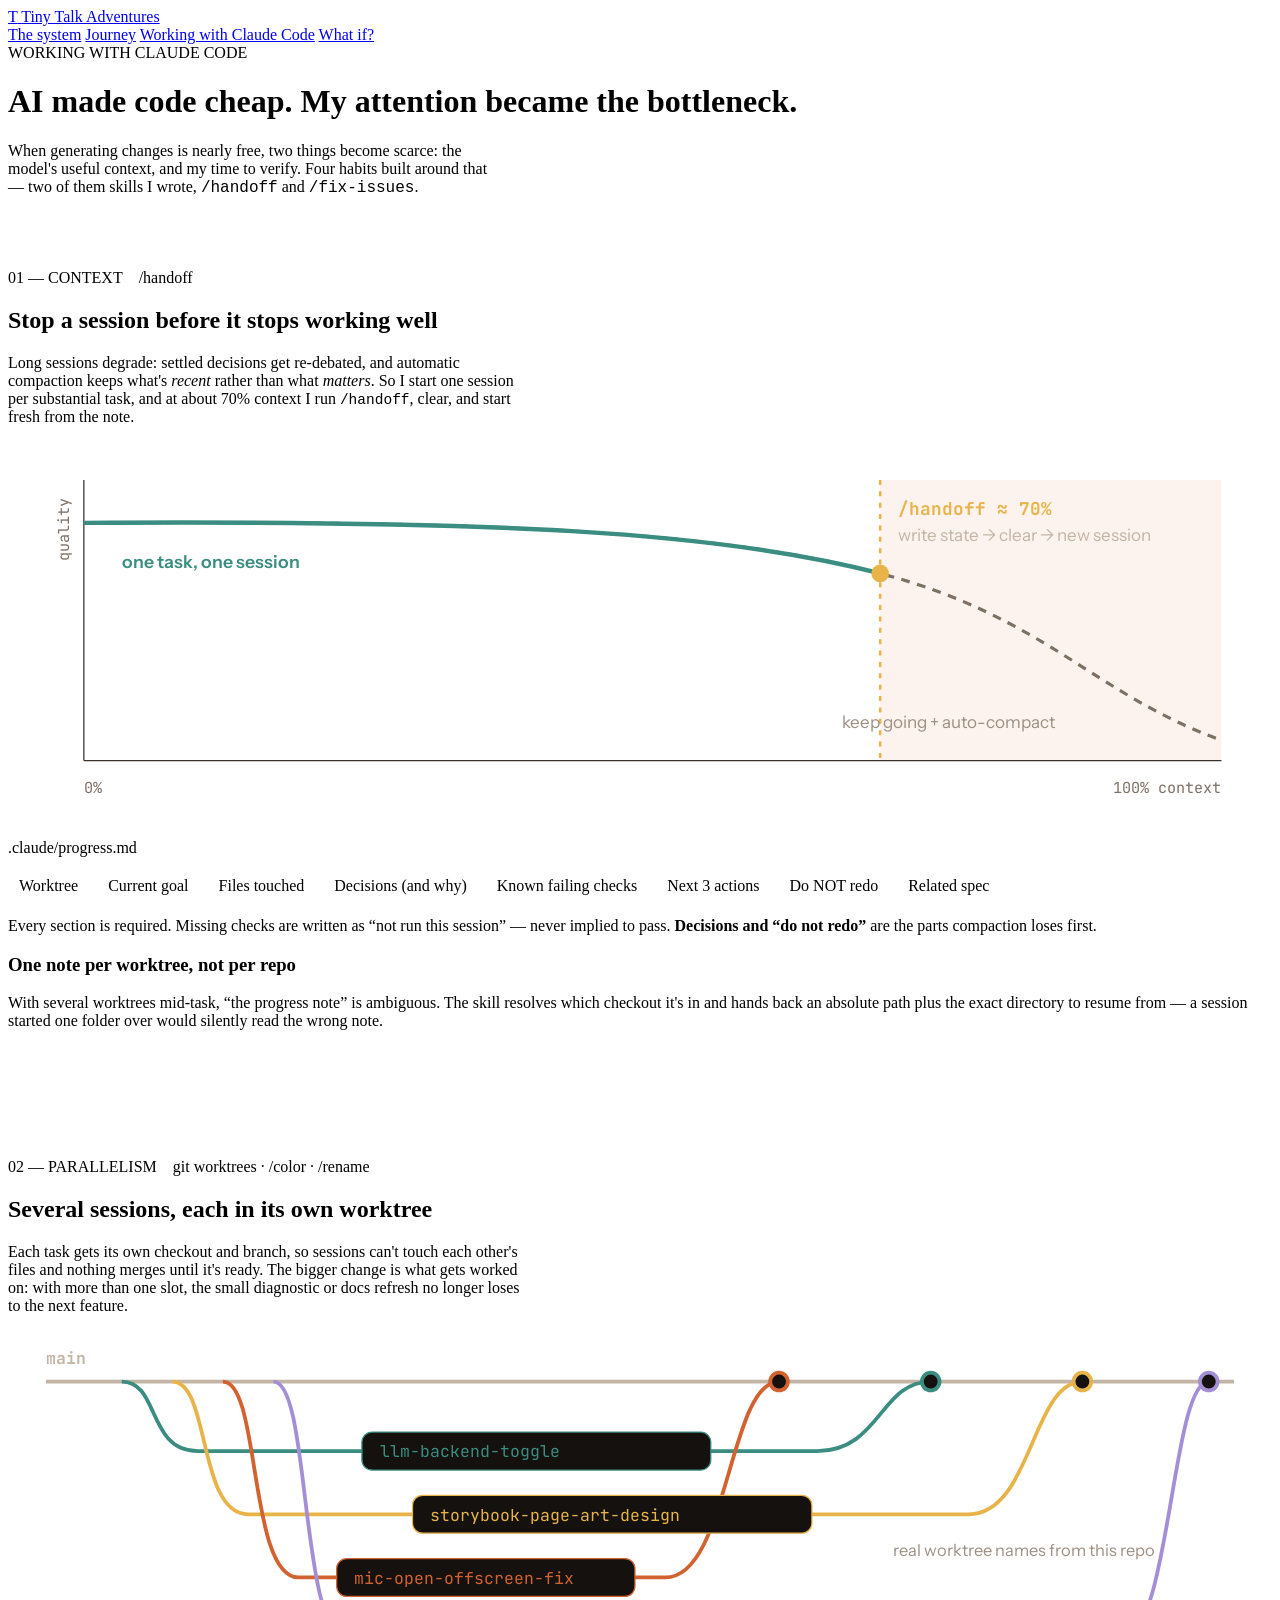
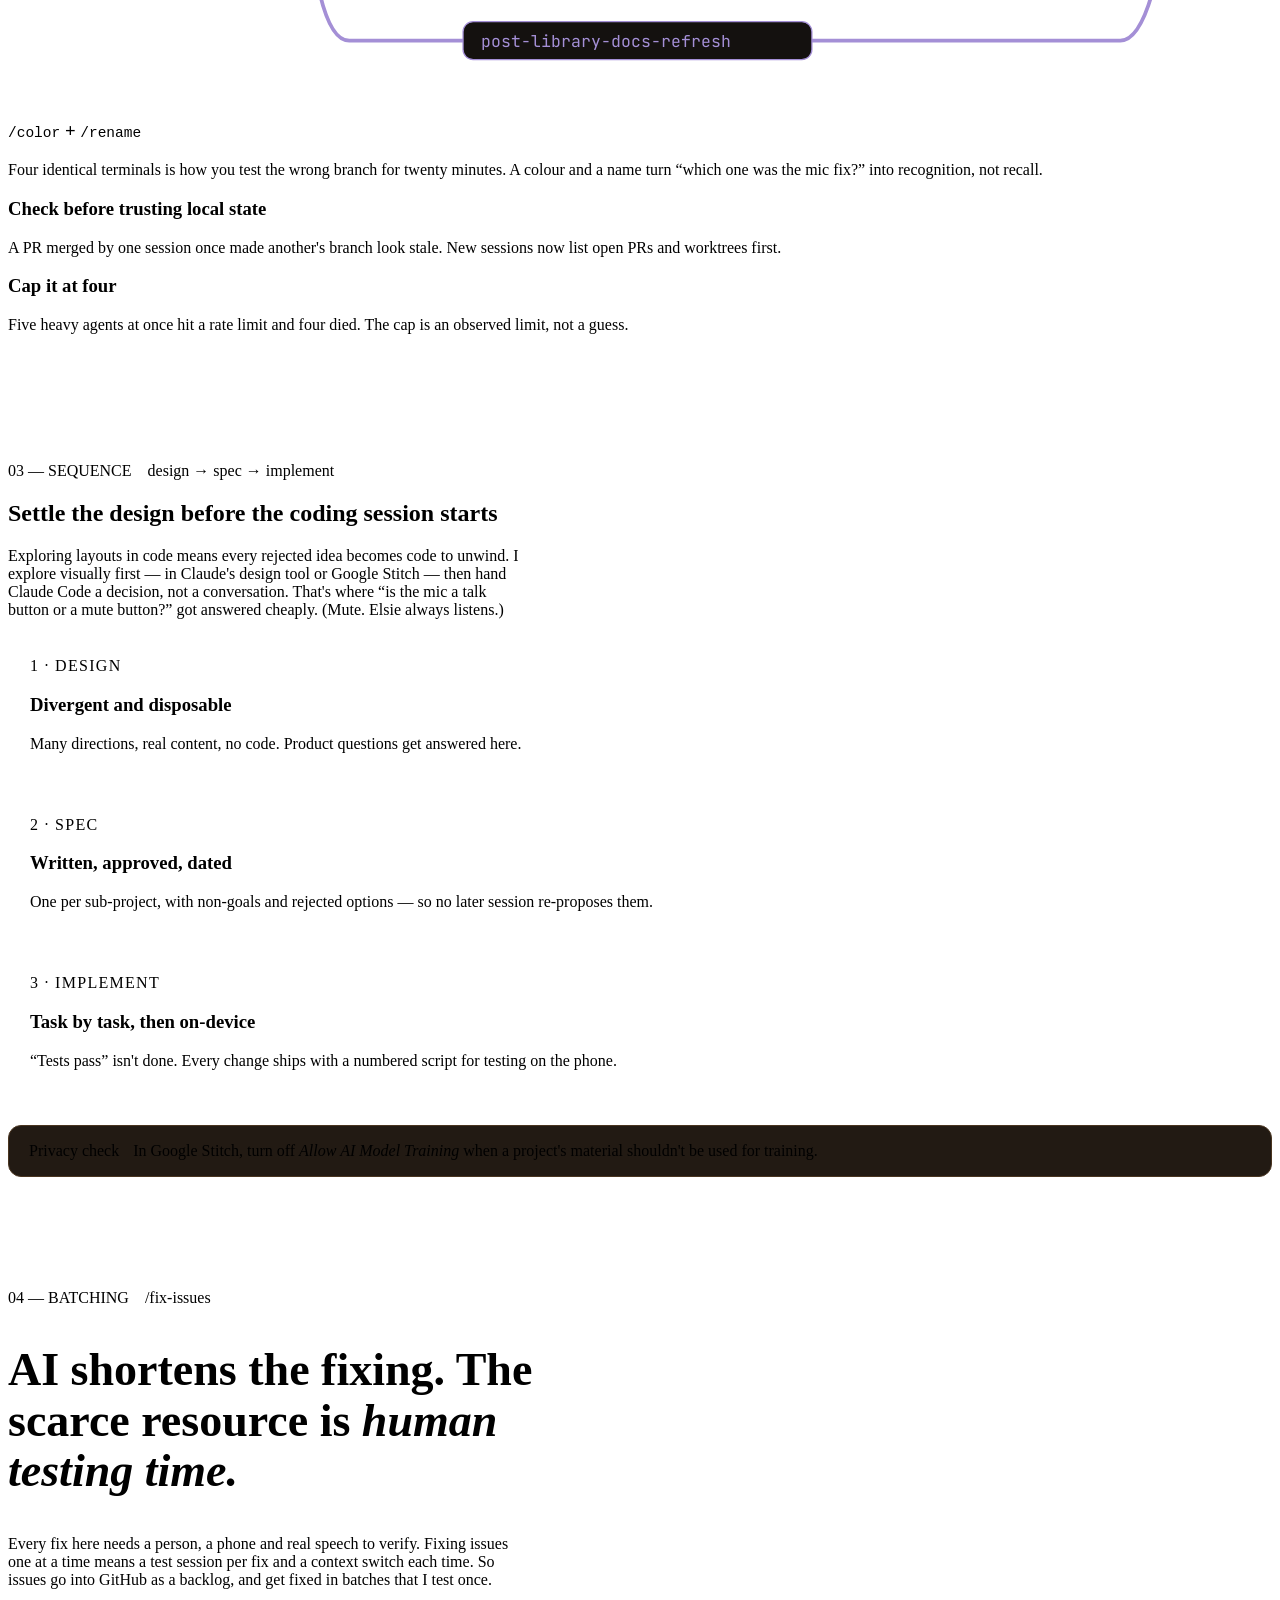
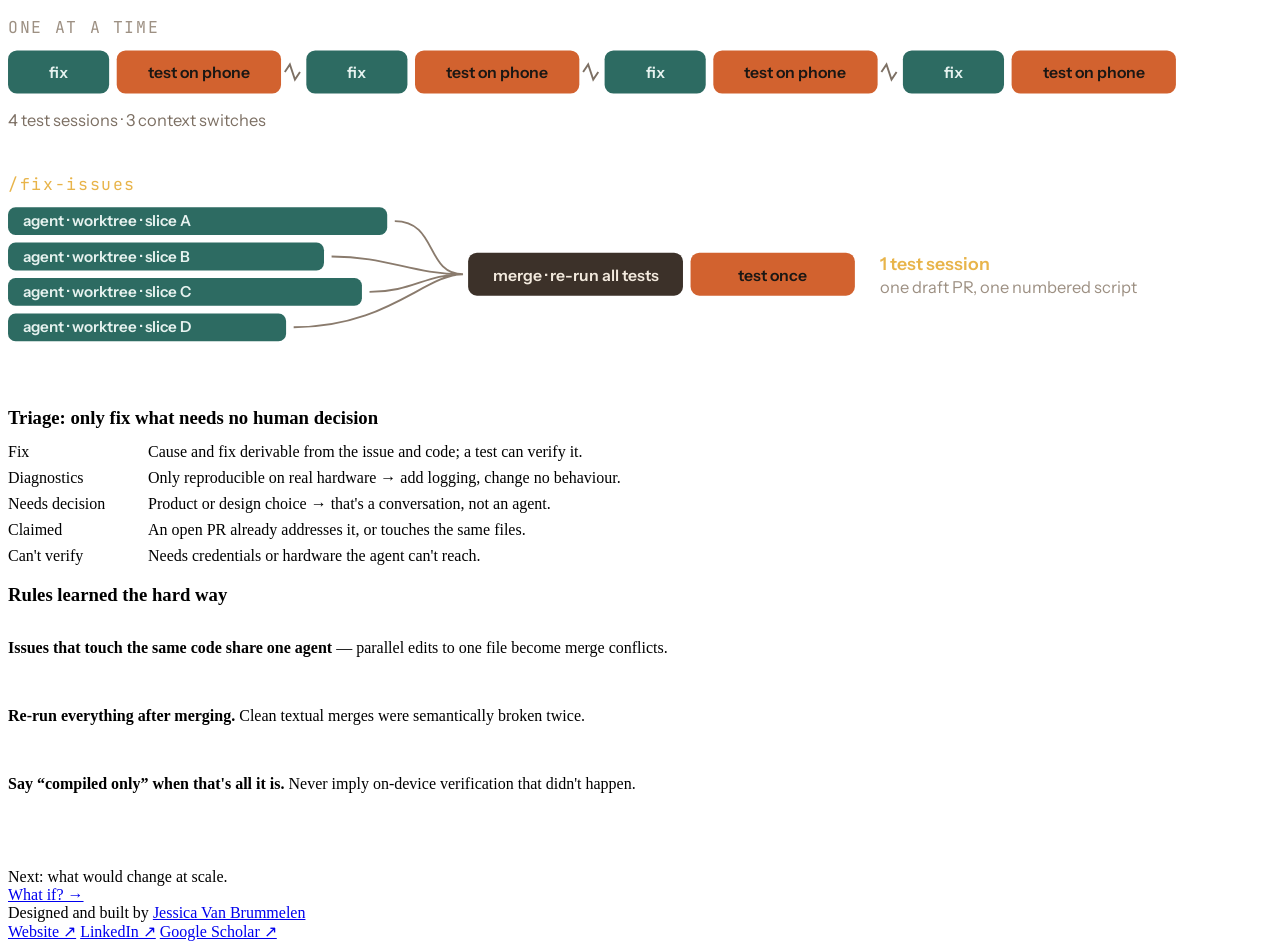
==== site/claude-code.html @ 94e36e1e "Add The system, Journey and Working with Claude Code showcase pages Static ports of tiny-talk.dc.htm" ====
<!DOCTYPE html>
<html lang="en">
<head>
<meta charset="utf-8">
<meta name="viewport" content="width=device-width, initial-scale=1">
<title>What I learned building with Claude Code — Tiny Talk Adventures</title>
<meta name="description" content="Four habits for working with Claude Code when code is cheap and attention is scarce: /handoff, parallel worktrees, design before code, and /fix-issues.">
<link rel="preconnect" href="https://fonts.googleapis.com">
<link rel="preconnect" href="https://fonts.gstatic.com" crossorigin>
<link href="https://fonts.googleapis.com/css2?family=Newsreader:ital,opsz,wght@0,6..72,400;0,6..72,500;0,6..72,600;1,6..72,400&family=Instrument+Sans:wght@400;500;600;700&family=JetBrains+Mono:wght@400;500;700&display=swap" rel="stylesheet">
<link rel="stylesheet" href="site.css">
<style>
.lede{max-width:60ch}
.lede code{font-size:16px;font-weight:500}
section.wrap{padding-top:clamp(32px,5vw,56px);padding-bottom:clamp(32px,5vw,56px)}
.sec-head{display:flex;align-items:baseline;gap:16px;margin-bottom:8px;flex-wrap:wrap}
.sec-head .kicker{margin:0}
.sec-tool{font:500 12.5px var(--mono);color:var(--ink-5)}
.intro{max-width:64ch}
.intro code{font-size:14.5px;font-weight:500}
.intro em{font-style:italic}
.diagram-scroll{margin-bottom:14px}
.tile code{font-size:14.5px;font-weight:500}

/* /handoff */
.file-name{font:500 12.5px var(--mono);color:var(--ink-4);margin-bottom:14px}
.chips{display:flex;flex-wrap:wrap;gap:8px}
.chips span{padding:6px 11px;border-radius:8px;background:var(--box);border:1px solid var(--line-strong);font:500 13px var(--mono);color:var(--ink-2)}
.chips span.key{color:var(--gold)}
.chips + p{margin-top:16px!important}
.tile strong{color:var(--ink);font-weight:600}

/* sequence */
.stages{--min:220px;gap:12px;margin-bottom:14px}
.stage{padding:22px;border-top-width:3px}
.stage .step{font:500 12px var(--mono);letter-spacing:.08em;margin-bottom:8px}
.stage h3{margin-bottom:6px}
.stage p{line-height:1.5}
.privacy{padding:16px 20px;background:#221a13;border:1px solid #4a3520;border-radius:13px;display:flex;gap:14px;align-items:baseline;flex-wrap:wrap}
.privacy b{font:600 14.5px var(--sans);color:var(--gold)}
.privacy span{font:400 14.5px/1.5 var(--sans);color:var(--ink-2);flex:1;min-width:240px}
.privacy em{color:var(--ink)}

/* batching */
.batch h2{font-size:clamp(28px,3.6vw,46px);line-height:1.1;max-width:24ch}
.batch h2 em{color:var(--gold)}
.batch .grid{--min:300px}
.batch .tile h3{margin-bottom:14px}
.verdicts{display:grid;gap:8px;margin:0}
.verdicts div{display:flex;gap:12px;align-items:baseline;flex-wrap:wrap}
.verdicts dt{font:500 12.5px var(--mono);min-width:128px}
.verdicts dd{margin:0;font:400 14px/1.45 var(--sans);color:var(--ink-4);flex:1;min-width:160px}
.rules{display:grid;gap:12px}
.rules p{line-height:1.5}
.rules strong{color:var(--ink-2)}
</style>
</head>
<body>
<div class="page">

<nav>
  <a class="brand" href="tiny-talk.html">
    <span class="brand-mark">T</span>
    <span class="brand-name">Tiny Talk Adventures</span>
  </a>
  <div class="nav-links">
    <a href="tiny-talk.html">The system</a>
    <a href="journey.html">Journey</a>
    <a href="claude-code.html" aria-current="page">Working with Claude Code</a>
    <a href="what-if.html">What if?</a>
  </div>
</nav>

<header class="wrap">
  <div class="kicker">WORKING WITH CLAUDE CODE</div>
  <h1>AI made code cheap. My attention became the bottleneck.</h1>
  <p class="lede">When generating changes is nearly free, two things become scarce: the model's useful context, and my time to verify. Four habits built around that — two of them skills I wrote, <code>/handoff</code> and <code>/fix-issues</code>.</p>
</header>

<section class="wrap">
  <div class="sec-head"><span class="kicker">01 — CONTEXT</span><span class="sec-tool">/handoff</span></div>
  <h2>Stop a session before it stops working well</h2>
  <p class="intro">Long sessions degrade: settled decisions get re-debated, and automatic compaction keeps what's <em>recent</em> rather than what <em>matters</em>. So I start one session per substantial task, and at about 70% context I run <code>/handoff</code>, clear, and start fresh from the note.</p>

  <div class="card diagram-scroll">
    <svg viewBox="0 0 1000 300" style="min-width:600px" role="img" aria-label="Output quality stays high early in a session and declines past about 70% context; /handoff resets to a fresh session">
      <rect x="690" y="30" width="270" height="222" fill="#d2622f" opacity=".08"/>
      <line x1="60" y1="252" x2="960" y2="252" stroke="#3c3129"/>
      <line x1="60" y1="30" x2="60" y2="252" stroke="#3c3129"/>
      <text x="60" y="278" fill="#7d7064" font-family="JetBrains Mono, monospace" font-size="12">0%</text>
      <text x="960" y="278" text-anchor="end" fill="#7d7064" font-family="JetBrains Mono, monospace" font-size="12">100% context</text>
      <text x="48" y="44" text-anchor="end" fill="#7d7064" font-family="JetBrains Mono, monospace" font-size="12" transform="rotate(-90 48 44)">quality</text>
      <path d="M60 64 C380 62 560 70 690 104 S 860 200 960 236" fill="none" stroke="#7d7064" stroke-width="2.5" stroke-dasharray="7 6"/>
      <path d="M60 64 C380 62 560 70 690 104" fill="none" stroke="#3a8d80" stroke-width="3.5"/>
      <line x1="690" y1="30" x2="690" y2="252" stroke="#e8b44a" stroke-width="2" stroke-dasharray="4 5"/>
      <circle cx="690" cy="104" r="7" fill="#e8b44a"/>
      <text x="704" y="58" fill="#e8b44a" font-family="JetBrains Mono, monospace" font-size="14" font-weight="700">/handoff ≈ 70%</text>
      <text x="704" y="78" fill="#c3b5a6" font-family="Instrument Sans, sans-serif" font-size="13.5">write state → clear → new session</text>
      <text x="828" y="226" text-anchor="end" fill="#9d9083" font-family="Instrument Sans, sans-serif" font-size="13.5">keep going + auto-compact</text>
      <text x="90" y="100" fill="#3a8d80" font-family="Instrument Sans, sans-serif" font-size="14" font-weight="600">one task, one session</text>
    </svg>
  </div>

  <div class="grid" style="--min:300px">
    <div class="tile">
      <div class="file-name">.claude/progress.md</div>
      <div class="chips">
        <span>Worktree</span><span>Current goal</span><span>Files touched</span><span class="key">Decisions (and why)</span>
        <span>Known failing checks</span><span>Next 3 actions</span><span class="key">Do NOT redo</span><span>Related spec</span>
      </div>
      <p>Every section is required. Missing checks are written as “not run this session” — never implied to pass. <strong>Decisions and “do not redo”</strong> are the parts compaction loses first.</p>
    </div>
    <div class="tile">
      <h3>One note per worktree, not per repo</h3>
      <p>With several worktrees mid-task, “the progress note” is ambiguous. The skill resolves which checkout it's in and hands back an absolute path plus the exact directory to resume from — a session started one folder over would silently read the wrong note.</p>
    </div>
  </div>
</section>

<section class="wrap">
  <div class="sec-head"><span class="kicker">02 — PARALLELISM</span><span class="sec-tool">git worktrees · /color · /rename</span></div>
  <h2>Several sessions, each in its own worktree</h2>
  <p class="intro">Each task gets its own checkout and branch, so sessions can't touch each other's files and nothing merges until it's ready. The bigger change is what gets worked on: with more than one slot, the small diagnostic or docs refresh no longer loses to the next feature.</p>

  <div class="card diagram-scroll">
    <svg viewBox="0 0 1000 290" style="min-width:640px" role="img" aria-label="Four worktree branches running in parallel off main, each with its own colour and name, merging back when ready">
      <line x1="30" y1="40" x2="970" y2="40" stroke="#c3b5a6" stroke-width="3"/>
      <text x="30" y="26" fill="#c3b5a6" font-family="JetBrains Mono, monospace" font-size="13" font-weight="700">main</text>
      <path d="M90 40 C120 40 110 95 150 95 H640 C690 95 690 40 730 40" fill="none" stroke="#3a8d80" stroke-width="3"/>
      <path d="M130 40 C160 40 150 145 190 145 H760 C810 145 810 40 850 40" fill="none" stroke="#e8b44a" stroke-width="3"/>
      <path d="M170 40 C200 40 190 195 230 195 H520 C570 195 570 40 610 40" fill="none" stroke="#d2622f" stroke-width="3"/>
      <path d="M210 40 C240 40 230 245 270 245 H880 C920 245 920 40 950 40" fill="none" stroke="#a48fd6" stroke-width="3"/>
      <g font-family="JetBrains Mono, monospace" font-size="13">
        <rect x="280" y="80" width="276" height="30" rx="8" fill="#14110f" stroke="#3a8d80"/>
        <text x="294" y="100" fill="#3a8d80">llm-backend-toggle</text>
        <rect x="320" y="130" width="316" height="30" rx="8" fill="#14110f" stroke="#e8b44a"/>
        <text x="334" y="150" fill="#e8b44a">storybook-page-art-design</text>
        <rect x="260" y="180" width="236" height="30" rx="8" fill="#14110f" stroke="#d2622f"/>
        <text x="274" y="200" fill="#d2622f">mic-open-offscreen-fix</text>
        <rect x="360" y="230" width="276" height="30" rx="8" fill="#14110f" stroke="#a48fd6"/>
        <text x="374" y="250" fill="#a48fd6">post-library-docs-refresh</text>
      </g>
      <g fill="#14110f" stroke-width="3"><circle cx="730" cy="40" r="7" stroke="#3a8d80"/><circle cx="850" cy="40" r="7" stroke="#e8b44a"/><circle cx="610" cy="40" r="7" stroke="#d2622f"/><circle cx="950" cy="40" r="7" stroke="#a48fd6"/></g>
      <text x="700" y="178" fill="#9d9083" font-family="Instrument Sans, sans-serif" font-size="13">real worktree names from this repo</text>
    </svg>
  </div>

  <div class="grid" style="--min:250px">
    <div class="tile"><h3><code>/color</code> + <code>/rename</code></h3><p>Four identical terminals is how you test the wrong branch for twenty minutes. A colour and a name turn “which one was the mic fix?” into recognition, not recall.</p></div>
    <div class="tile"><h3>Check before trusting local state</h3><p>A PR merged by one session once made another's branch look stale. New sessions now list open PRs and worktrees first.</p></div>
    <div class="tile"><h3>Cap it at four</h3><p>Five heavy agents at once hit a rate limit and four died. The cap is an observed limit, not a guess.</p></div>
  </div>
</section>

<section class="wrap">
  <div class="sec-head"><span class="kicker">03 — SEQUENCE</span><span class="sec-tool">design → spec → implement</span></div>
  <h2>Settle the design before the coding session starts</h2>
  <p class="intro">Exploring layouts in code means every rejected idea becomes code to unwind. I explore visually first — in Claude's design tool or Google Stitch — then hand Claude Code a decision, not a conversation. That's where “is the mic a talk button or a mute button?” got answered cheaply. (Mute. Elsie always listens.)</p>

  <div class="grid stages">
    <div class="tile stage" style="border-top-color:var(--violet)"><div class="step" style="color:var(--violet)">1 · DESIGN</div><h3>Divergent and disposable</h3><p>Many directions, real content, no code. Product questions get answered here.</p></div>
    <div class="tile stage" style="border-top-color:var(--gold)"><div class="step" style="color:var(--gold)">2 · SPEC</div><h3>Written, approved, dated</h3><p>One per sub-project, with non-goals and rejected options — so no later session re-proposes them.</p></div>
    <div class="tile stage" style="border-top-color:var(--teal)"><div class="step" style="color:var(--teal)">3 · IMPLEMENT</div><h3>Task by task, then on-device</h3><p>“Tests pass” isn't done. Every change ships with a numbered script for testing on the phone.</p></div>
  </div>
  <div class="privacy">
    <b>Privacy check</b>
    <span>In Google Stitch, turn off <em>Allow AI Model Training</em> when a project's material shouldn't be used for training.</span>
  </div>
</section>

<section class="wrap batch">
  <div class="sec-head"><span class="kicker">04 — BATCHING</span><span class="sec-tool">/fix-issues</span></div>
  <h2>AI shortens the fixing. The scarce resource is <em>human testing time.</em></h2>
  <p class="intro">Every fix here needs a person, a phone and real speech to verify. Fixing issues one at a time means a test session per fix and a context switch each time. So issues go into GitHub as a backlog, and get fixed in batches that I test once.</p>

  <div class="card diagram-scroll">
    <svg viewBox="0 0 1000 300" style="min-width:640px" role="img" aria-label="Fixing one at a time needs four human test sessions; /fix-issues fixes in parallel, merges, and needs one">
      <text x="0" y="22" fill="#9d9083" font-family="JetBrains Mono, monospace" font-size="13" letter-spacing="1.3">ONE AT A TIME</text>
      <g font-family="Instrument Sans, sans-serif" font-size="12.5" font-weight="600">
        <rect x="0" y="36" width="80" height="34" rx="7" fill="#2d6b62"/><text x="40" y="58" text-anchor="middle" fill="#e6f2ef">fix</text>
        <rect x="86" y="36" width="130" height="34" rx="7" fill="#d2622f"/><text x="151" y="58" text-anchor="middle" fill="#1b1714">test on phone</text>
        <rect x="236" y="36" width="80" height="34" rx="7" fill="#2d6b62"/><text x="276" y="58" text-anchor="middle" fill="#e6f2ef">fix</text>
        <rect x="322" y="36" width="130" height="34" rx="7" fill="#d2622f"/><text x="387" y="58" text-anchor="middle" fill="#1b1714">test on phone</text>
        <rect x="472" y="36" width="80" height="34" rx="7" fill="#2d6b62"/><text x="512" y="58" text-anchor="middle" fill="#e6f2ef">fix</text>
        <rect x="558" y="36" width="130" height="34" rx="7" fill="#d2622f"/><text x="623" y="58" text-anchor="middle" fill="#1b1714">test on phone</text>
        <rect x="708" y="36" width="80" height="34" rx="7" fill="#2d6b62"/><text x="748" y="58" text-anchor="middle" fill="#e6f2ef">fix</text>
        <rect x="794" y="36" width="130" height="34" rx="7" fill="#d2622f"/><text x="859" y="58" text-anchor="middle" fill="#1b1714">test on phone</text>
      </g>
      <g stroke="#7d7064" stroke-width="1.5" fill="none"><path d="M219 53 l4 -6 l4 12 l4 -6"/><path d="M455 53 l4 -6 l4 12 l4 -6"/><path d="M691 53 l4 -6 l4 12 l4 -6"/></g>
      <text x="0" y="96" fill="#7d7064" font-family="Instrument Sans, sans-serif" font-size="13">4 test sessions · 3 context switches</text>

      <text x="0" y="146" fill="#e8b44a" font-family="JetBrains Mono, monospace" font-size="13" letter-spacing="1.3">/fix-issues</text>
      <g font-family="Instrument Sans, sans-serif" font-size="12" font-weight="600">
        <rect x="0" y="160" width="300" height="22" rx="6" fill="#2d6b62"/><text x="12" y="175" fill="#e6f2ef">agent · worktree · slice A</text>
        <rect x="0" y="188" width="250" height="22" rx="6" fill="#2d6b62"/><text x="12" y="203" fill="#e6f2ef">agent · worktree · slice B</text>
        <rect x="0" y="216" width="280" height="22" rx="6" fill="#2d6b62"/><text x="12" y="231" fill="#e6f2ef">agent · worktree · slice C</text>
        <rect x="0" y="244" width="220" height="22" rx="6" fill="#2d6b62"/><text x="12" y="259" fill="#e6f2ef">agent · worktree · slice D</text>
      </g>
      <path d="M306 171 C340 171 330 213 360 213 M256 199 C300 199 320 213 360 213 M286 227 C320 227 330 213 360 213 M226 255 C300 255 330 213 360 213" fill="none" stroke="#8a7b6d" stroke-width="1.5"/>
      <rect x="364" y="196" width="170" height="34" rx="7" fill="#3c3129"/>
      <text x="449" y="218" text-anchor="middle" fill="#f2e9dd" font-family="Instrument Sans, sans-serif" font-size="12.5" font-weight="600">merge · re-run all tests</text>
      <rect x="540" y="196" width="130" height="34" rx="7" fill="#d2622f"/>
      <text x="605" y="218" text-anchor="middle" fill="#1b1714" font-family="Instrument Sans, sans-serif" font-size="12.5" font-weight="600">test once</text>
      <text x="690" y="210" fill="#e8b44a" font-family="Instrument Sans, sans-serif" font-size="14" font-weight="600">1 test session</text>
      <text x="690" y="228" fill="#9d9083" font-family="Instrument Sans, sans-serif" font-size="13">one draft PR, one numbered script</text>
    </svg>
  </div>

  <div class="grid">
    <div class="tile">
      <h3>Triage: only fix what needs no human decision</h3>
      <dl class="verdicts">
        <div><dt style="color:var(--teal)">Fix</dt><dd>Cause and fix derivable from the issue and code; a test can verify it.</dd></div>
        <div><dt style="color:var(--gold)">Diagnostics</dt><dd>Only reproducible on real hardware → add logging, change no behaviour.</dd></div>
        <div><dt style="color:var(--accent)">Needs decision</dt><dd>Product or design choice → that's a conversation, not an agent.</dd></div>
        <div><dt style="color:var(--ink-4)">Claimed</dt><dd>An open PR already addresses it, or touches the same files.</dd></div>
        <div><dt style="color:var(--ink-4)">Can't verify</dt><dd>Needs credentials or hardware the agent can't reach.</dd></div>
      </dl>
    </div>
    <div class="tile">
      <h3>Rules learned the hard way</h3>
      <div class="rules">
        <p><strong>Issues that touch the same code share one agent</strong> — parallel edits to one file become merge conflicts.</p>
        <p><strong>Re-run everything after merging.</strong> Clean textual merges were semantically broken twice.</p>
        <p><strong>Say “compiled only” when that's all it is.</strong> Never imply on-device verification that didn't happen.</p>
      </div>
    </div>
  </div>
</section>

<footer class="wrap">
  <div class="footer-line">Next: what would change at scale.</div>
  <a class="cta" href="what-if.html">What if? →</a>
</footer>

<div class="wrap credits">
  <div class="credits-by">Designed and built by <a href="https://jessvb.github.io/" target="_blank" rel="noopener">Jessica Van Brummelen</a></div>
  <div class="credits-links">
    <a href="https://jessvb.github.io/" target="_blank" rel="noopener">Website ↗</a>
    <a href="https://www.linkedin.com/in/jessicavanbrummelen/" target="_blank" rel="noopener">LinkedIn ↗</a>
    <a href="https://scholar.google.com/citations?user=6d4tBYwAAAAJ&amp;hl=en" target="_blank" rel="noopener">Google Scholar ↗</a>
  </div>
</div>

</div>
</body>
</html>
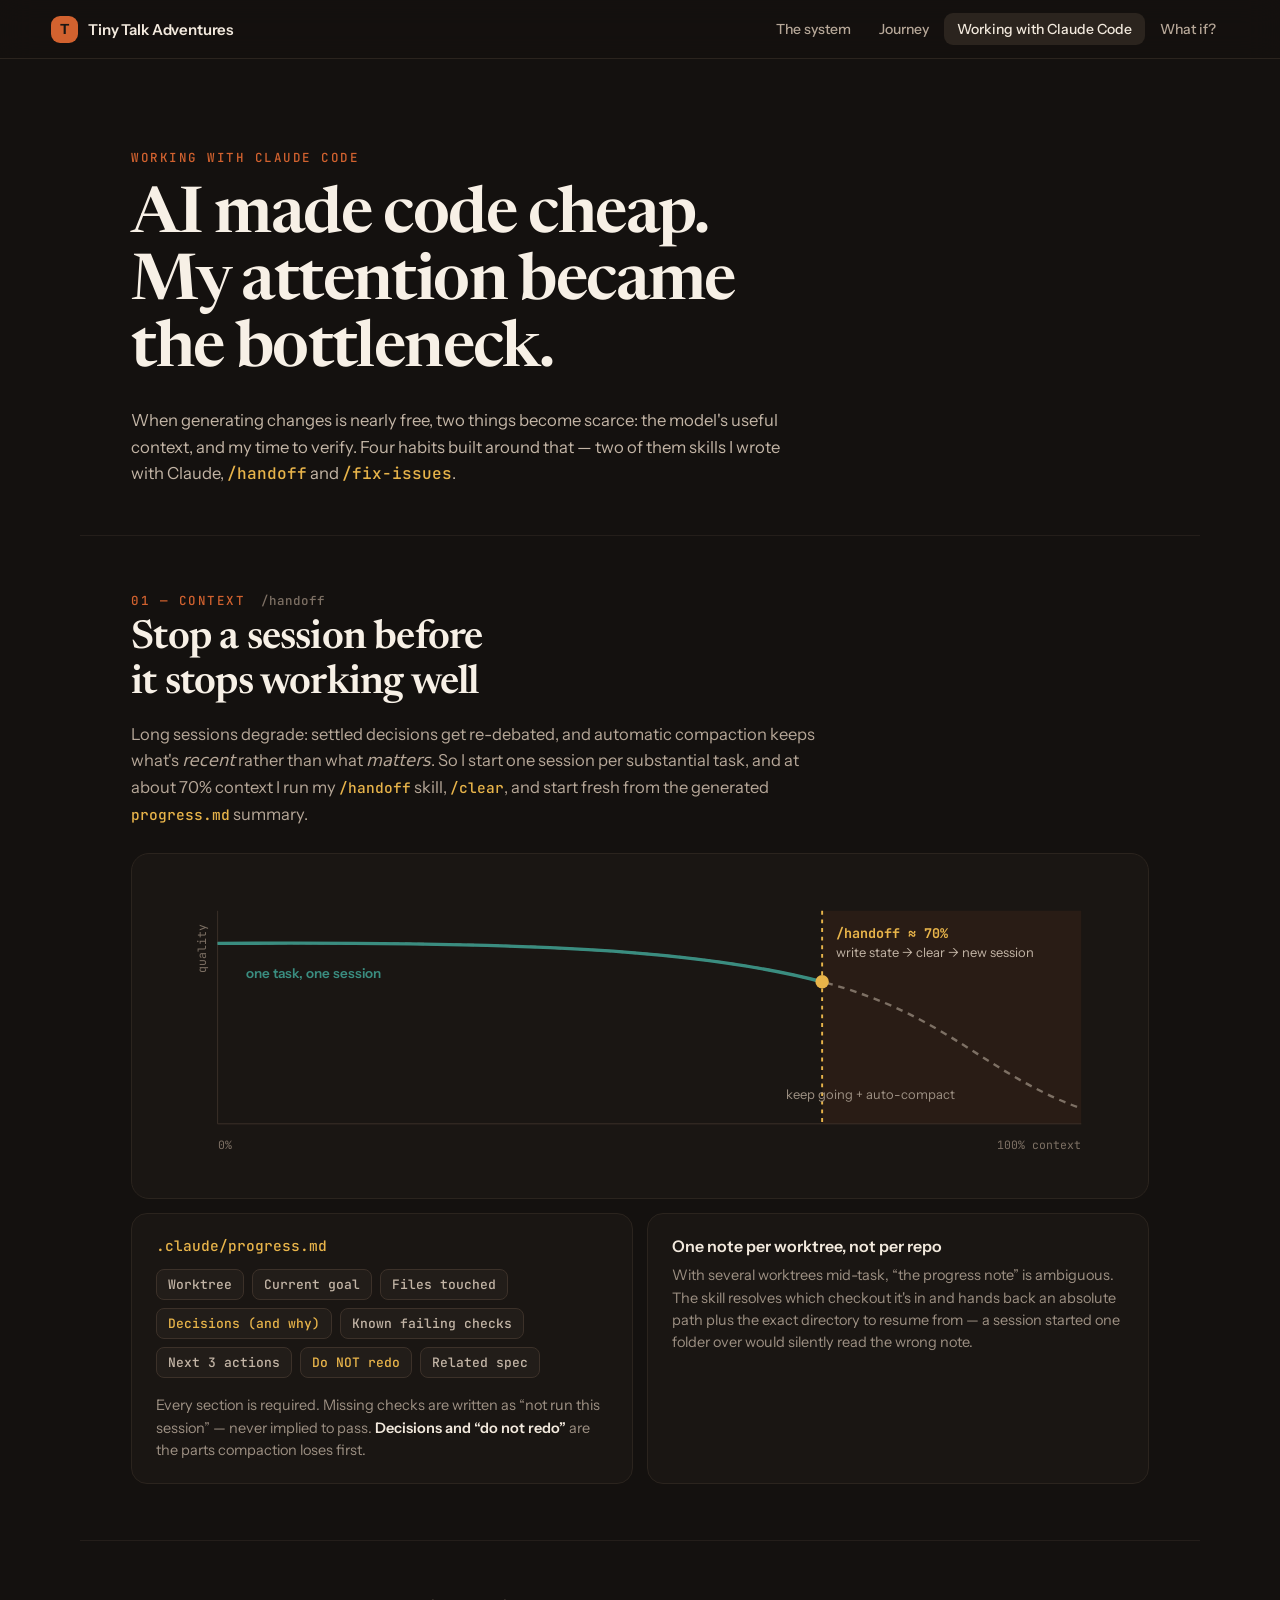
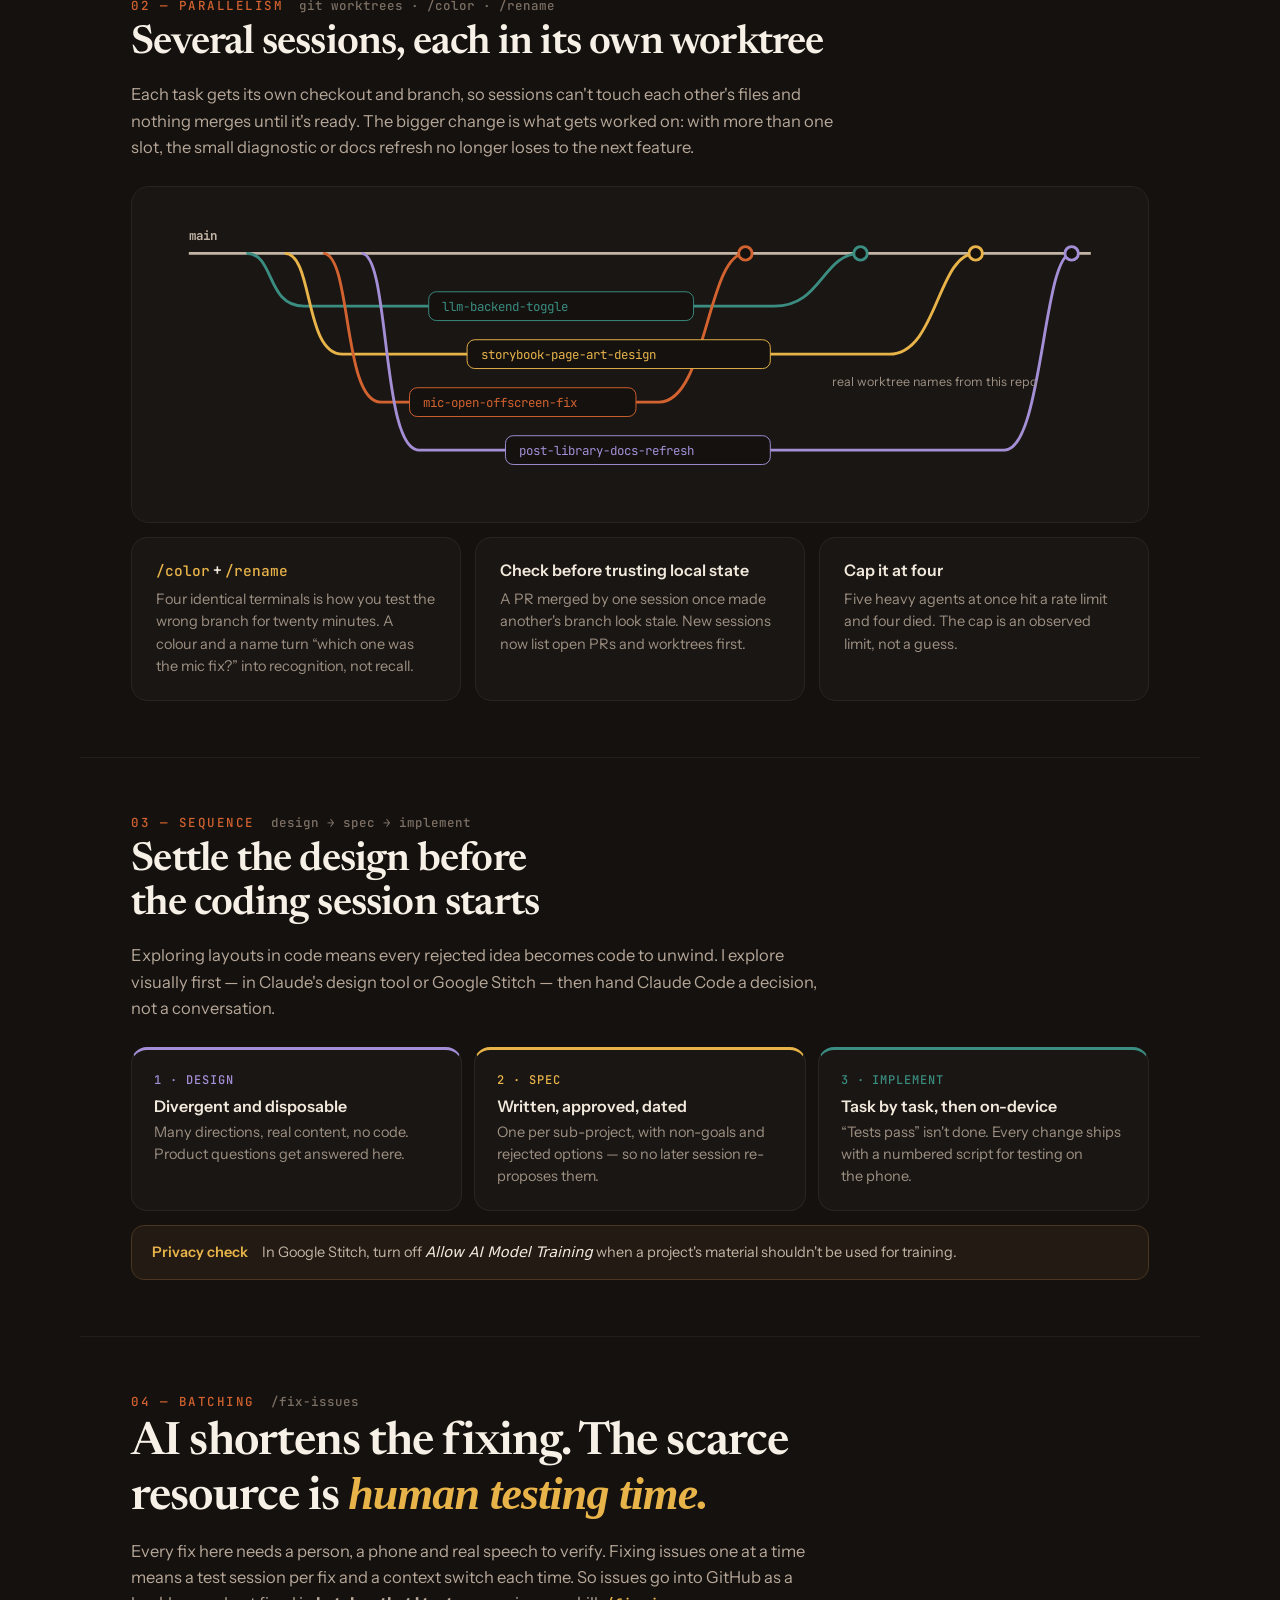
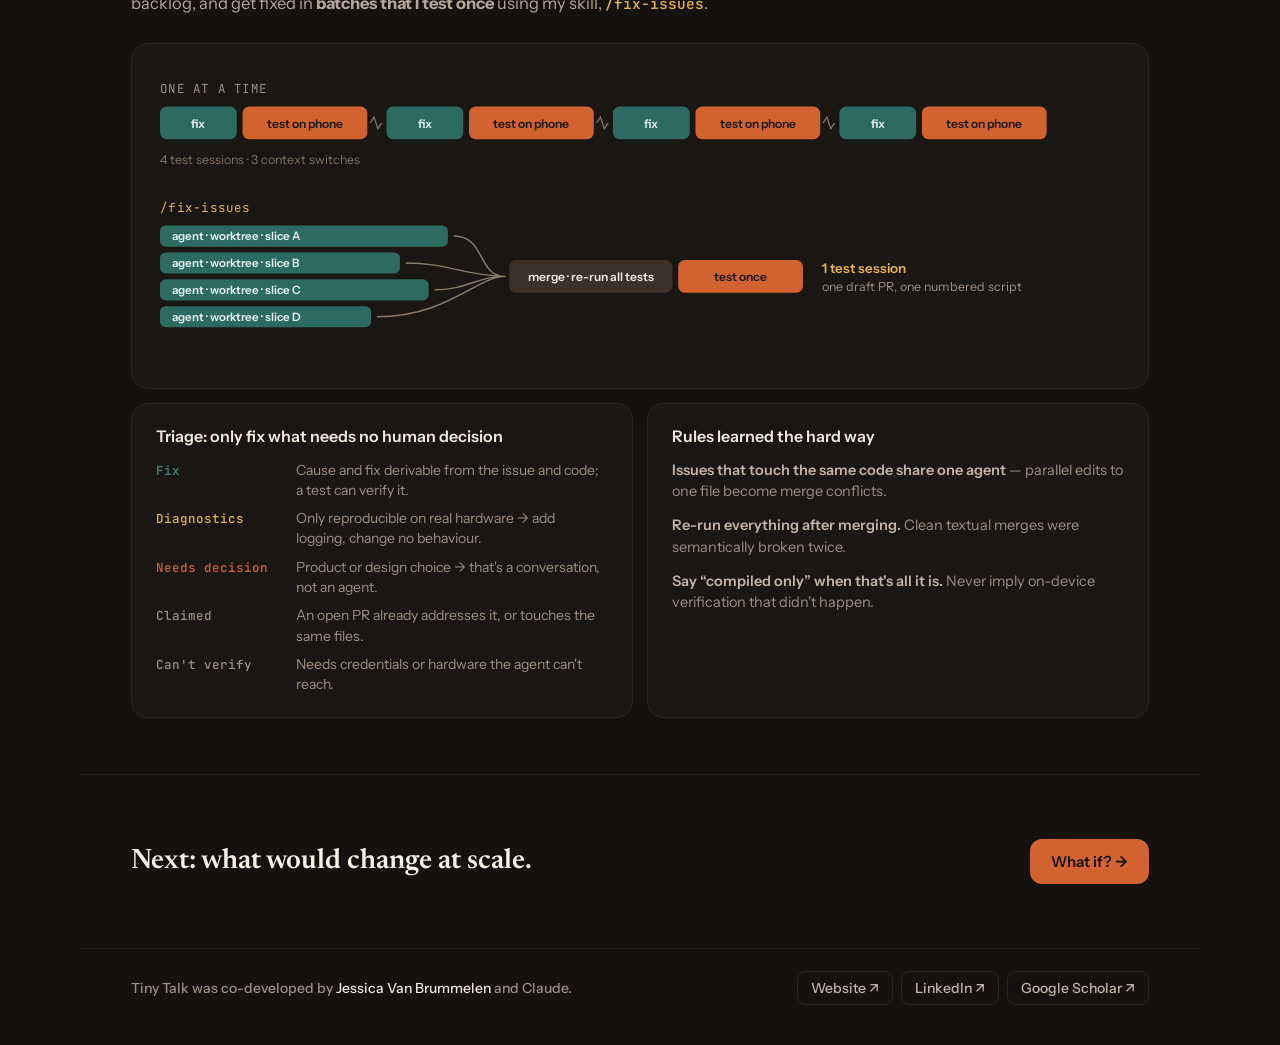
==== commit 63f1c2cd: "website copy-edits" ====
--- a/site/claude-code.html
+++ b/site/claude-code.html
@@ -74,13 +74,13 @@
 <header class="wrap">
   <div class="kicker">WORKING WITH CLAUDE CODE</div>
   <h1>AI made code cheap. My attention became the bottleneck.</h1>
-  <p class="lede">When generating changes is nearly free, two things become scarce: the model's useful context, and my time to verify. Four habits built around that — two of them skills I wrote, <code>/handoff</code> and <code>/fix-issues</code>.</p>
+  <p class="lede">When generating changes is nearly free, two things become scarce: the model's useful context, and my time to verify. Four habits built around that — two of them skills I wrote with Claude, <code>/handoff</code> and <code>/fix-issues</code>.</p>
 </header>
 
 <section class="wrap">
   <div class="sec-head"><span class="kicker">01 — CONTEXT</span><span class="sec-tool">/handoff</span></div>
   <h2>Stop a session before it stops working well</h2>
-  <p class="intro">Long sessions degrade: settled decisions get re-debated, and automatic compaction keeps what's <em>recent</em> rather than what <em>matters</em>. So I start one session per substantial task, and at about 70% context I run <code>/handoff</code>, clear, and start fresh from the note.</p>
+  <p class="intro">Long sessions degrade: settled decisions get re-debated, and automatic compaction keeps what's <em>recent</em> rather than what <em>matters</em>. So I start one session per substantial task, and at about 70% context I run my <code>/handoff</code> skill, <code>/clear</code>, and start fresh from the generated <code>progress.md</code> summary.</p>
 
   <div class="card diagram-scroll">
     <svg viewBox="0 0 1000 300" style="min-width:600px" role="img" aria-label="Output quality stays high early in a session and declines past about 70% context; /handoff resets to a fresh session">
@@ -103,7 +103,7 @@
 
   <div class="grid" style="--min:300px">
     <div class="tile">
-      <div class="file-name">.claude/progress.md</div>
+      <div class="file-name"><code>.claude/progress.md</code></div>
       <div class="chips">
         <span>Worktree</span><span>Current goal</span><span>Files touched</span><span class="key">Decisions (and why)</span>
         <span>Known failing checks</span><span>Next 3 actions</span><span class="key">Do NOT redo</span><span>Related spec</span>
@@ -155,7 +155,7 @@
 <section class="wrap">
   <div class="sec-head"><span class="kicker">03 — SEQUENCE</span><span class="sec-tool">design → spec → implement</span></div>
   <h2>Settle the design before the coding session starts</h2>
-  <p class="intro">Exploring layouts in code means every rejected idea becomes code to unwind. I explore visually first — in Claude's design tool or Google Stitch — then hand Claude Code a decision, not a conversation. That's where “is the mic a talk button or a mute button?” got answered cheaply. (Mute. Elsie always listens.)</p>
+  <p class="intro">Exploring layouts in code means every rejected idea becomes code to unwind. I explore visually first — in Claude's design tool or Google Stitch — then hand Claude Code a decision, not a conversation.</p>
 
   <div class="grid stages">
     <div class="tile stage" style="border-top-color:var(--violet)"><div class="step" style="color:var(--violet)">1 · DESIGN</div><h3>Divergent and disposable</h3><p>Many directions, real content, no code. Product questions get answered here.</p></div>
@@ -171,7 +171,7 @@
 <section class="wrap batch">
   <div class="sec-head"><span class="kicker">04 — BATCHING</span><span class="sec-tool">/fix-issues</span></div>
   <h2>AI shortens the fixing. The scarce resource is <em>human testing time.</em></h2>
-  <p class="intro">Every fix here needs a person, a phone and real speech to verify. Fixing issues one at a time means a test session per fix and a context switch each time. So issues go into GitHub as a backlog, and get fixed in batches that I test once.</p>
+  <p class="intro">Every fix here needs a person, a phone and real speech to verify. Fixing issues one at a time means a test session per fix and a context switch each time. So issues go into GitHub as a backlog, and get fixed in <b>batches that I test once</b> using my skill, <code>/fix-issues</code>.</p>
 
   <div class="card diagram-scroll">
     <svg viewBox="0 0 1000 300" style="min-width:640px" role="img" aria-label="Fixing one at a time needs four human test sessions; /fix-issues fixes in parallel, merges, and needs one">
@@ -234,7 +234,7 @@
 </footer>
 
 <div class="wrap credits">
-  <div class="credits-by">Designed and built by <a href="https://jessvb.github.io/" target="_blank" rel="noopener">Jessica Van Brummelen</a></div>
+  <div class="credits-by">Tiny Talk was co-developed by <a href="https://jessvb.github.io/" target="_blank" rel="noopener">Jessica Van Brummelen</a> and Claude.</div>
   <div class="credits-links">
     <a href="https://jessvb.github.io/" target="_blank" rel="noopener">Website ↗</a>
     <a href="https://www.linkedin.com/in/jessicavanbrummelen/" target="_blank" rel="noopener">LinkedIn ↗</a>
--- a/site/site.css
+++ b/site/site.css
@@ -0,0 +1,72 @@
+/* Shared styles for the Tiny Talk Adventures showcase pages. Page-specific
+   styles live in each page's own <style> block. */
+:root{
+  --bg:#14110f; --panel:#1a1613; --col:#171310; --box:#221d19; --hover:#1f1a16;
+  --line:#2b241e; --line-soft:#241e1a; --line-strong:#3c3129; --line-hover:#5b4c40;
+  --ink:#f2e9dd; --ink-hi:#f7f0e6; --ink-2:#c3b5a6; --ink-3:#b6a798; --ink-4:#9d9083; --ink-5:#7d7064;
+  --accent:#d2622f; --accent-hover:#e07a44; --gold:#e8b44a; --gold-bg:#2a2217; --teal:#3a8d80; --teal-ink:#5fb3a5; --violet:#a48fd6;
+  --gutter:clamp(18px,4vw,56px);
+  --serif:'Newsreader',serif; --sans:'Instrument Sans',system-ui,sans-serif; --mono:'JetBrains Mono',monospace;
+}
+*{box-sizing:border-box}
+html{scroll-behavior:smooth}
+body{margin:0;background:var(--bg);color:var(--ink);font-family:var(--sans);-webkit-font-smoothing:antialiased}
+a{color:var(--gold);text-decoration-color:rgba(232,180,74,.4);text-underline-offset:3px}
+a:hover{color:#f6d38a}
+p{text-wrap:pretty}
+h1,h2{text-wrap:balance}
+::selection{background:var(--accent);color:var(--bg)}
+code{font-family:var(--mono);color:var(--gold)}
+:focus-visible{outline:2px solid var(--gold);outline-offset:2px}
+
+.page{max-width:100%;overflow-x:hidden}
+.wrap{max-width:1120px;margin:0 auto;padding-left:var(--gutter);padding-right:var(--gutter)}
+.wrap.wide{max-width:1280px}
+.kicker{font:500 12.5px var(--mono);color:var(--accent);letter-spacing:.12em;margin-bottom:14px}
+.label{font:600 11.5px var(--mono);letter-spacing:.12em}
+.card{background:var(--panel);border:1px solid var(--line);border-radius:18px}
+.tile{padding:22px 24px;background:var(--panel);border:1px solid var(--line);border-radius:16px}
+.tile h3{font:600 16px var(--sans);color:var(--ink);margin:0 0 8px}
+.tile p{font:400 14.5px/1.55 var(--sans);color:var(--ink-4);margin:0}
+.grid{display:grid;grid-template-columns:repeat(auto-fit,minmax(var(--min,260px),1fr));gap:14px}
+/* Wide SVG diagrams scroll sideways on phones rather than shrinking to unreadable. */
+.diagram-scroll{padding:clamp(16px,2.4vw,28px);overflow-x:auto}
+.diagram-scroll svg{display:block;width:100%;height:auto}
+
+/* nav */
+nav{position:sticky;top:0;z-index:60;display:flex;align-items:center;justify-content:space-between;gap:20px;padding:13px var(--gutter);background:rgba(20,17,15,.9);backdrop-filter:blur(16px);-webkit-backdrop-filter:blur(16px);border-bottom:1px solid var(--line);flex-wrap:wrap}
+.brand{display:flex;align-items:center;gap:10px;text-decoration:none}
+.brand-mark{width:27px;height:27px;border-radius:9px;background:var(--accent);display:grid;place-items:center;font:700 14px var(--sans);color:#1b1714}
+.brand-name{font:600 15px var(--sans);color:var(--ink);letter-spacing:-.01em}
+.nav-links{display:flex;gap:2px;flex-wrap:wrap;align-items:center}
+.nav-links a{padding:7px 13px;border-radius:9px;font:500 14px var(--sans);color:var(--ink-3);text-decoration:none}
+.nav-links a:hover{color:var(--ink);background:var(--box)}
+.nav-links a[aria-current=page]{color:var(--ink);background:var(--line)}
+
+/* headings */
+header.wrap{padding-top:clamp(44px,7vw,92px);padding-bottom:clamp(28px,4vw,48px)}
+header.wrap > .kicker{margin-bottom:18px}
+h1{font:600 clamp(36px,5.4vw,64px)/1.05 var(--serif);letter-spacing:-.025em;margin:0 0 22px;color:var(--ink-hi);max-width:22ch}
+.lede{font:400 clamp(16.5px,1.3vw,19px)/1.6 var(--sans);color:var(--ink-2);margin:0;max-width:62ch}
+section.wrap{padding-top:clamp(36px,5vw,64px);padding-bottom:clamp(36px,5vw,64px);border-top:1px solid var(--line-soft);scroll-margin-top:64px}
+h2{font:600 clamp(26px,3.2vw,40px)/1.12 var(--serif);letter-spacing:-.02em;margin:0 0 14px;color:var(--ink-hi);max-width:28ch}
+.intro{font:400 16.5px/1.6 var(--sans);color:var(--ink-3);margin:0 0 26px;max-width:66ch}
+
+/* buttons */
+.cta{display:inline-flex;align-items:center;gap:8px;padding:13px 21px;border-radius:12px;background:var(--accent);color:#17120f;font:600 15px var(--sans);text-decoration:none;white-space:nowrap}
+.cta:hover{background:var(--accent-hover);color:#17120f}
+.cta.ghost{background:none;border:1px solid var(--line-strong);color:var(--ink)}
+.cta.ghost:hover{background:var(--box);color:var(--ink)}
+
+/* footer */
+footer.wrap{padding-top:clamp(36px,5vw,72px);padding-bottom:clamp(36px,5vw,72px);border-top:1px solid var(--line-soft);display:flex;justify-content:space-between;gap:24px;flex-wrap:wrap;align-items:center}
+.footer-line{font:600 clamp(20px,2.4vw,28px) var(--serif);color:var(--ink-hi)}
+.footer-sub{font:400 15px/1.55 var(--sans);color:var(--ink-4);margin:10px 0 0;max-width:52ch}
+.credits{padding-top:22px;padding-bottom:40px;border-top:1px solid var(--line-soft);display:flex;justify-content:space-between;align-items:center;gap:16px;flex-wrap:wrap}
+.credits-by{font:500 14px var(--sans);color:var(--ink-4)}
+.credits-by a{color:var(--ink);text-decoration:none}
+.credits-links{display:flex;gap:8px;flex-wrap:wrap}
+.credits-links a{padding:7px 13px;border-radius:9px;border:1px solid var(--line);font:500 14px var(--sans);color:var(--ink-2);text-decoration:none}
+.credits-links a:hover{color:var(--ink);border-color:var(--line-hover)}
+
+@media (prefers-reduced-motion:reduce){html{scroll-behavior:auto}*{transition:none!important}}
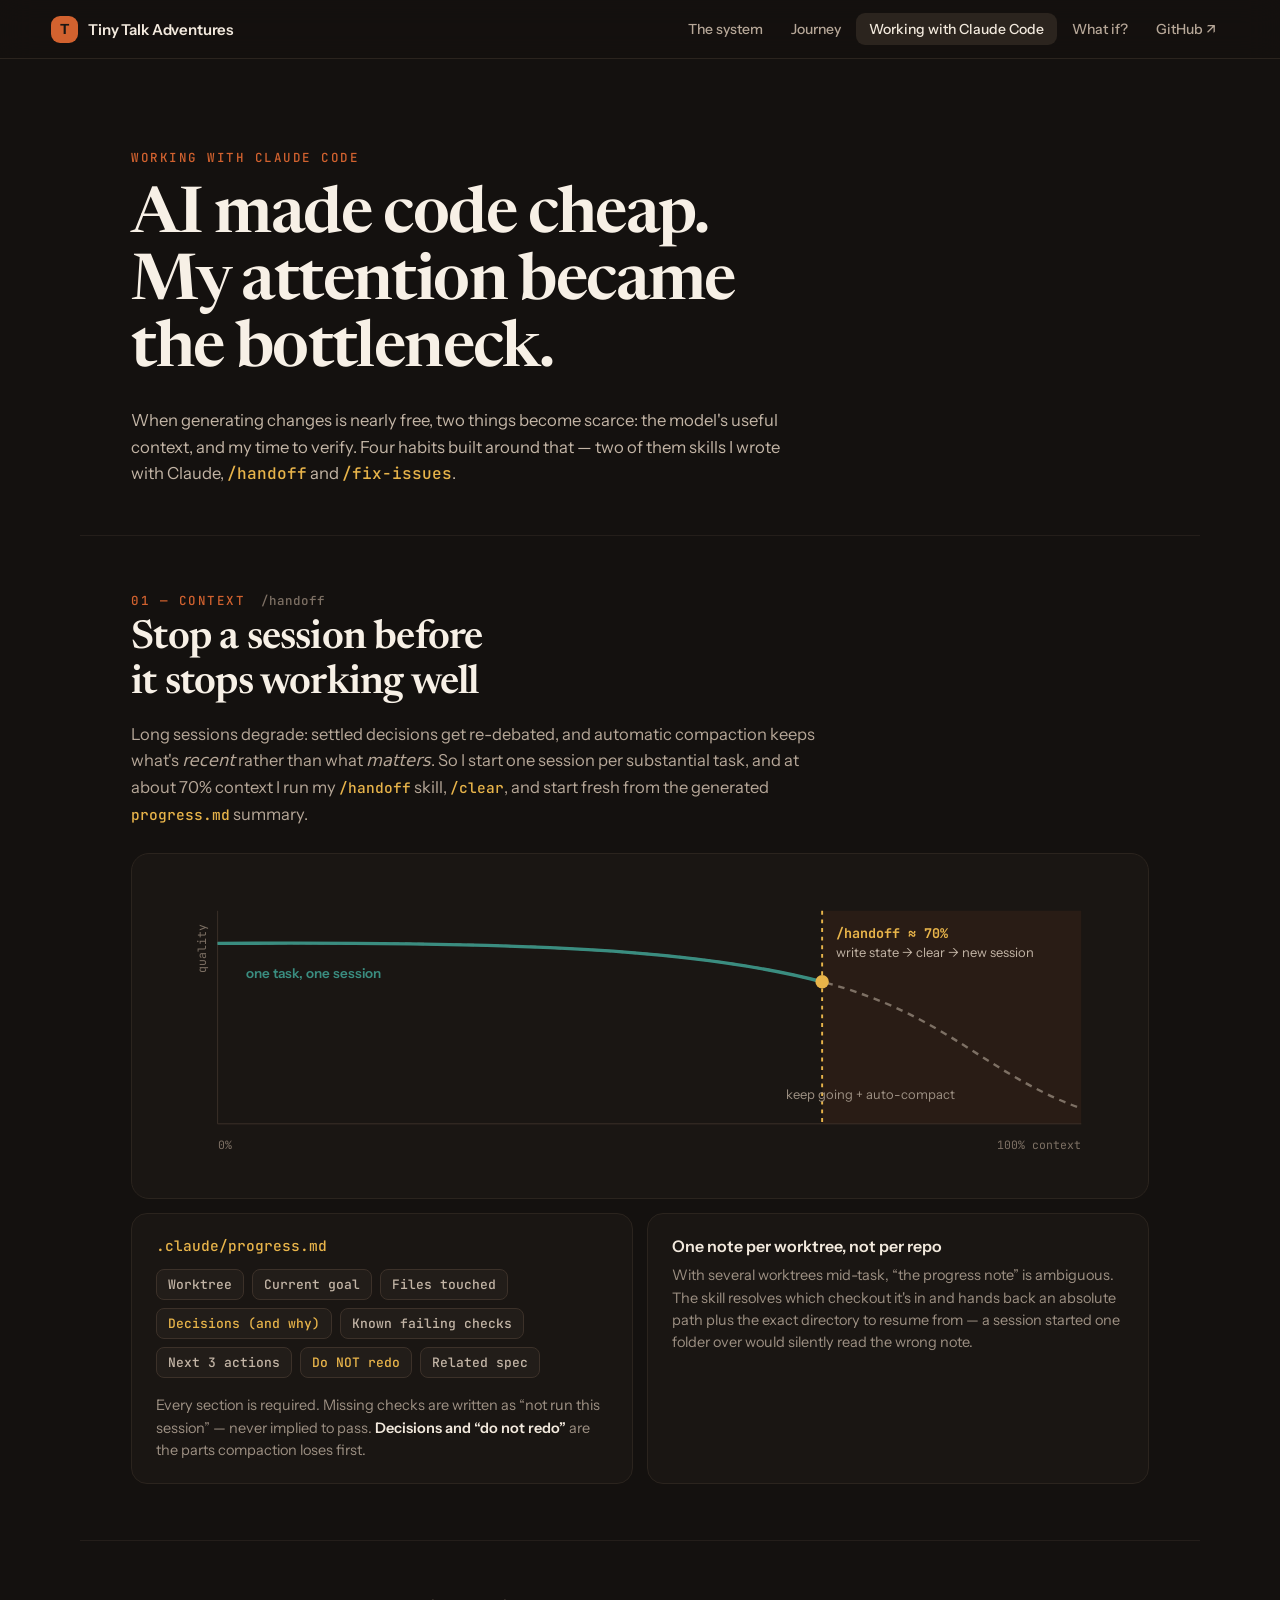
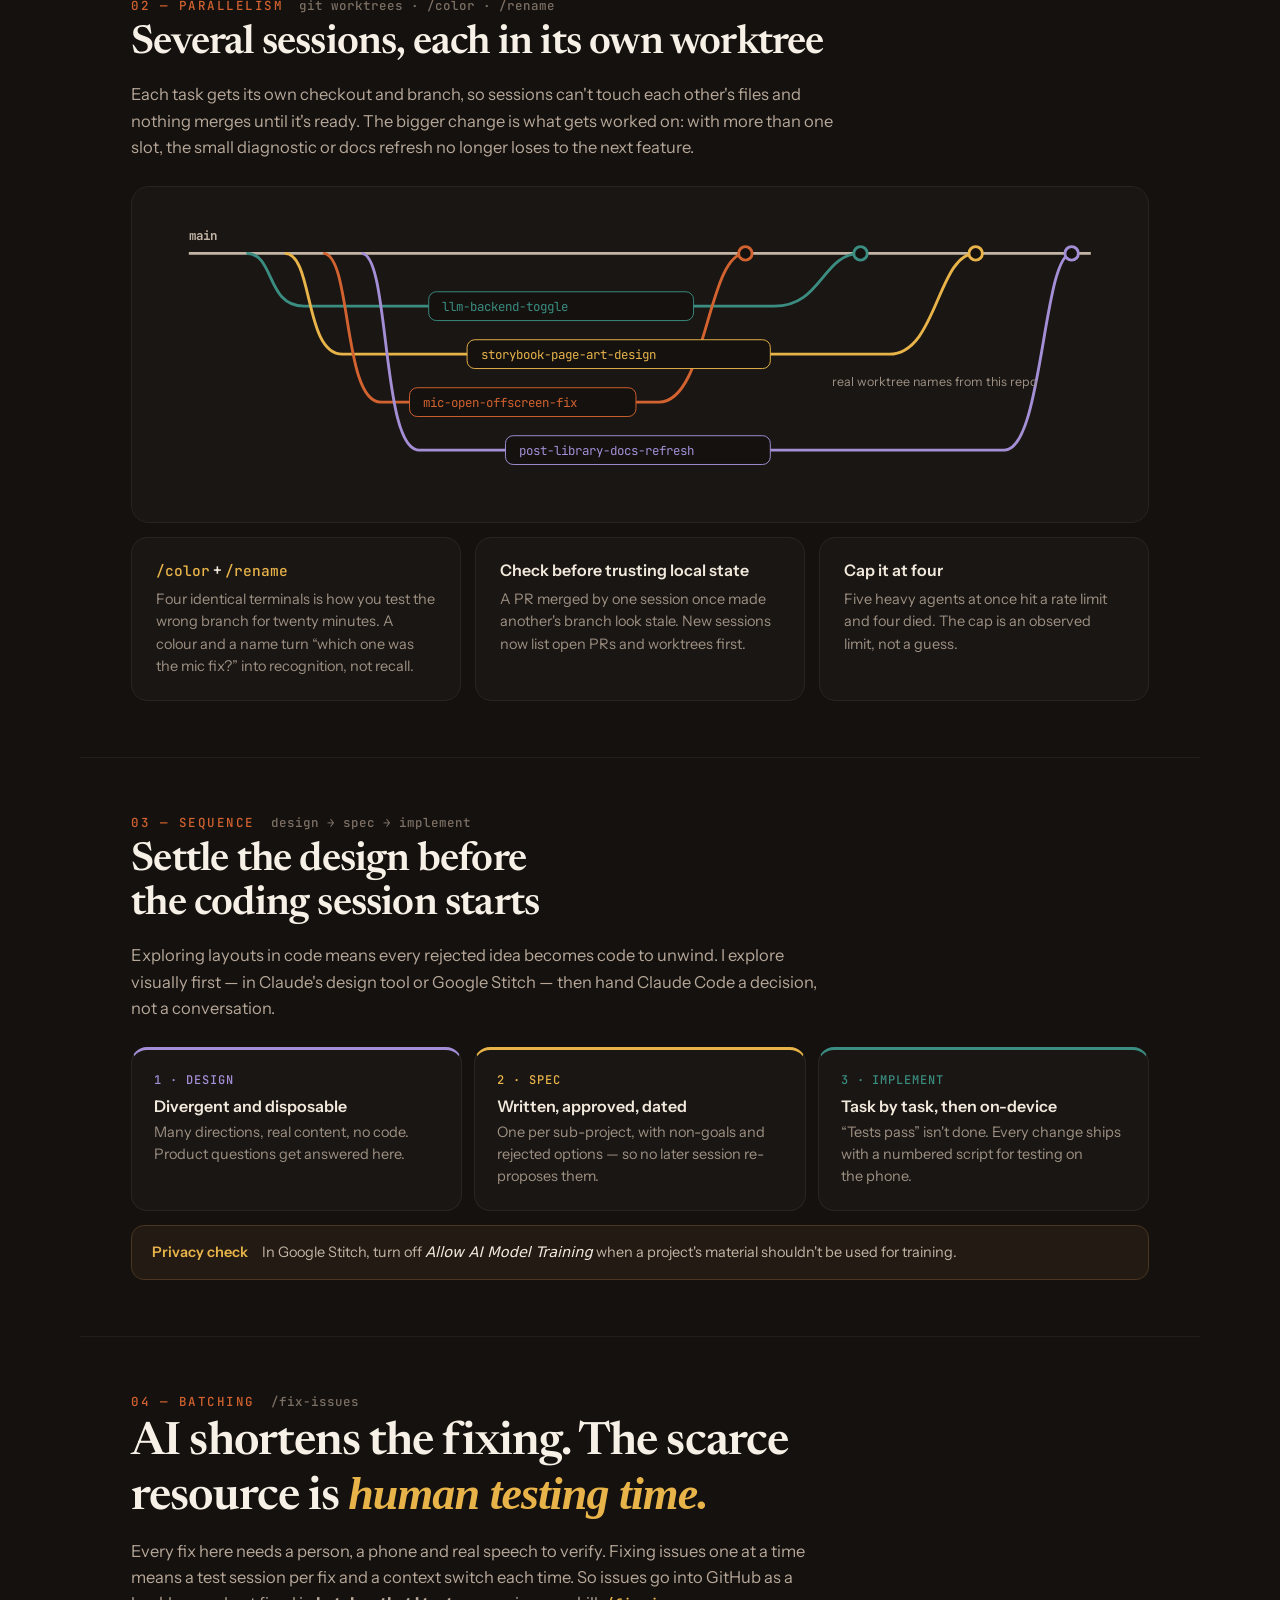
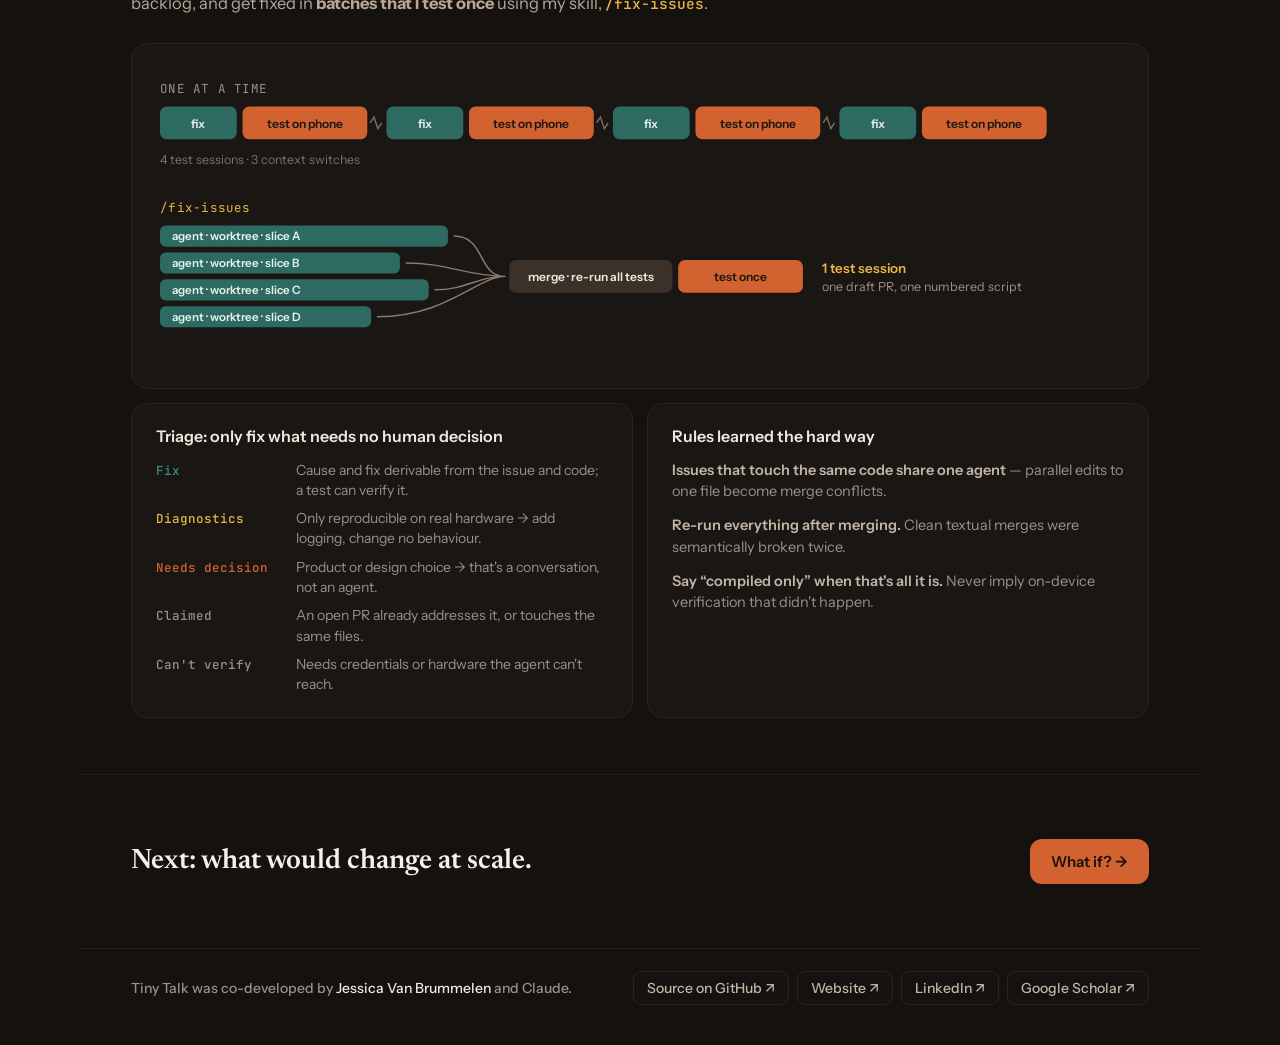
==== commit 992a6d38: "Link the GitHub repo from every site page Adds a "GitHub ↗" item to the nav and "Source on GitHub ↗"" ====
--- a/site/claude-code.html
+++ b/site/claude-code.html
@@ -59,15 +59,16 @@
 <div class="page">
 
 <nav>
-  <a class="brand" href="tiny-talk.html">
+  <a class="brand" href="index.html">
     <span class="brand-mark">T</span>
     <span class="brand-name">Tiny Talk Adventures</span>
   </a>
   <div class="nav-links">
-    <a href="tiny-talk.html">The system</a>
+    <a href="index.html">The system</a>
     <a href="journey.html">Journey</a>
     <a href="claude-code.html" aria-current="page">Working with Claude Code</a>
     <a href="what-if.html">What if?</a>
+    <a href="https://github.com/jessvb/tiny-talk-adventures" target="_blank" rel="noopener">GitHub ↗</a>
   </div>
 </nav>
 
@@ -236,6 +237,7 @@
 <div class="wrap credits">
   <div class="credits-by">Tiny Talk was co-developed by <a href="https://jessvb.github.io/" target="_blank" rel="noopener">Jessica Van Brummelen</a> and Claude.</div>
   <div class="credits-links">
+    <a href="https://github.com/jessvb/tiny-talk-adventures" target="_blank" rel="noopener">Source on GitHub ↗</a>
     <a href="https://jessvb.github.io/" target="_blank" rel="noopener">Website ↗</a>
     <a href="https://www.linkedin.com/in/jessicavanbrummelen/" target="_blank" rel="noopener">LinkedIn ↗</a>
     <a href="https://scholar.google.com/citations?user=6d4tBYwAAAAJ&amp;hl=en" target="_blank" rel="noopener">Google Scholar ↗</a>
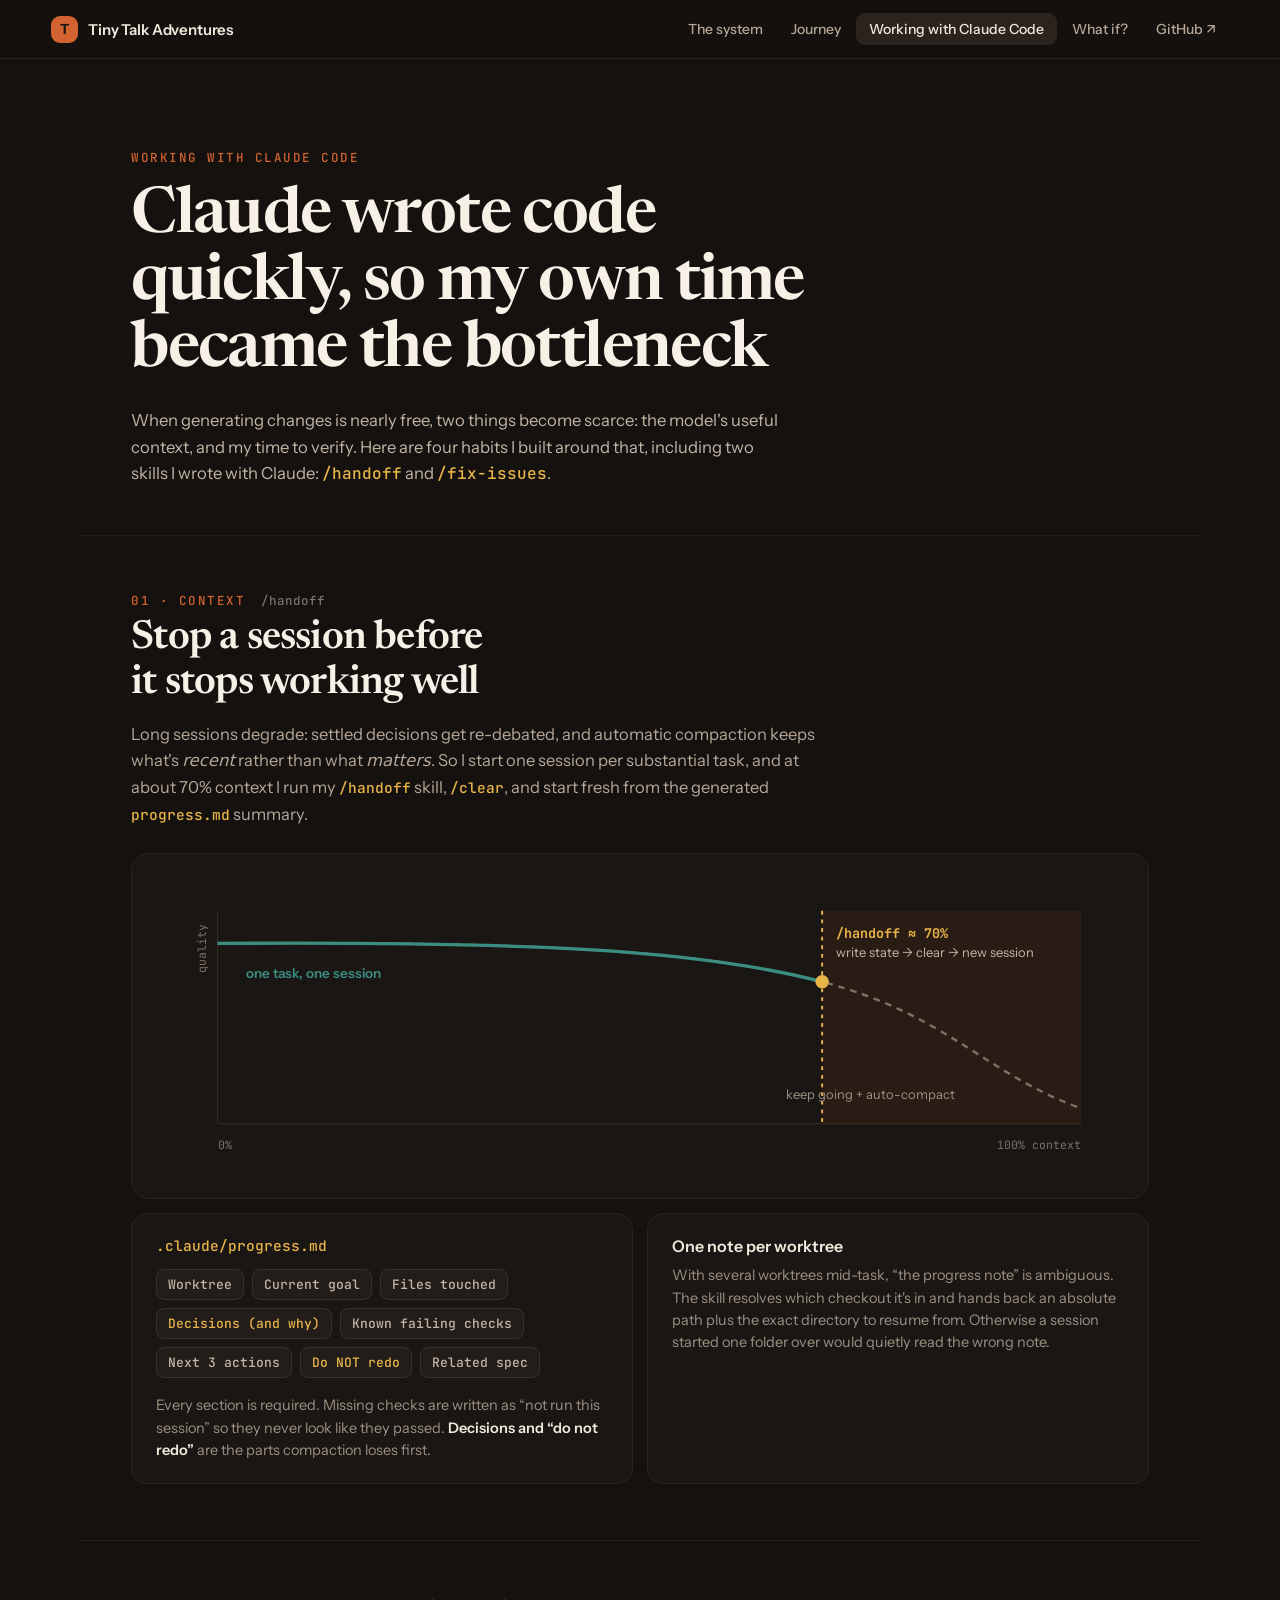
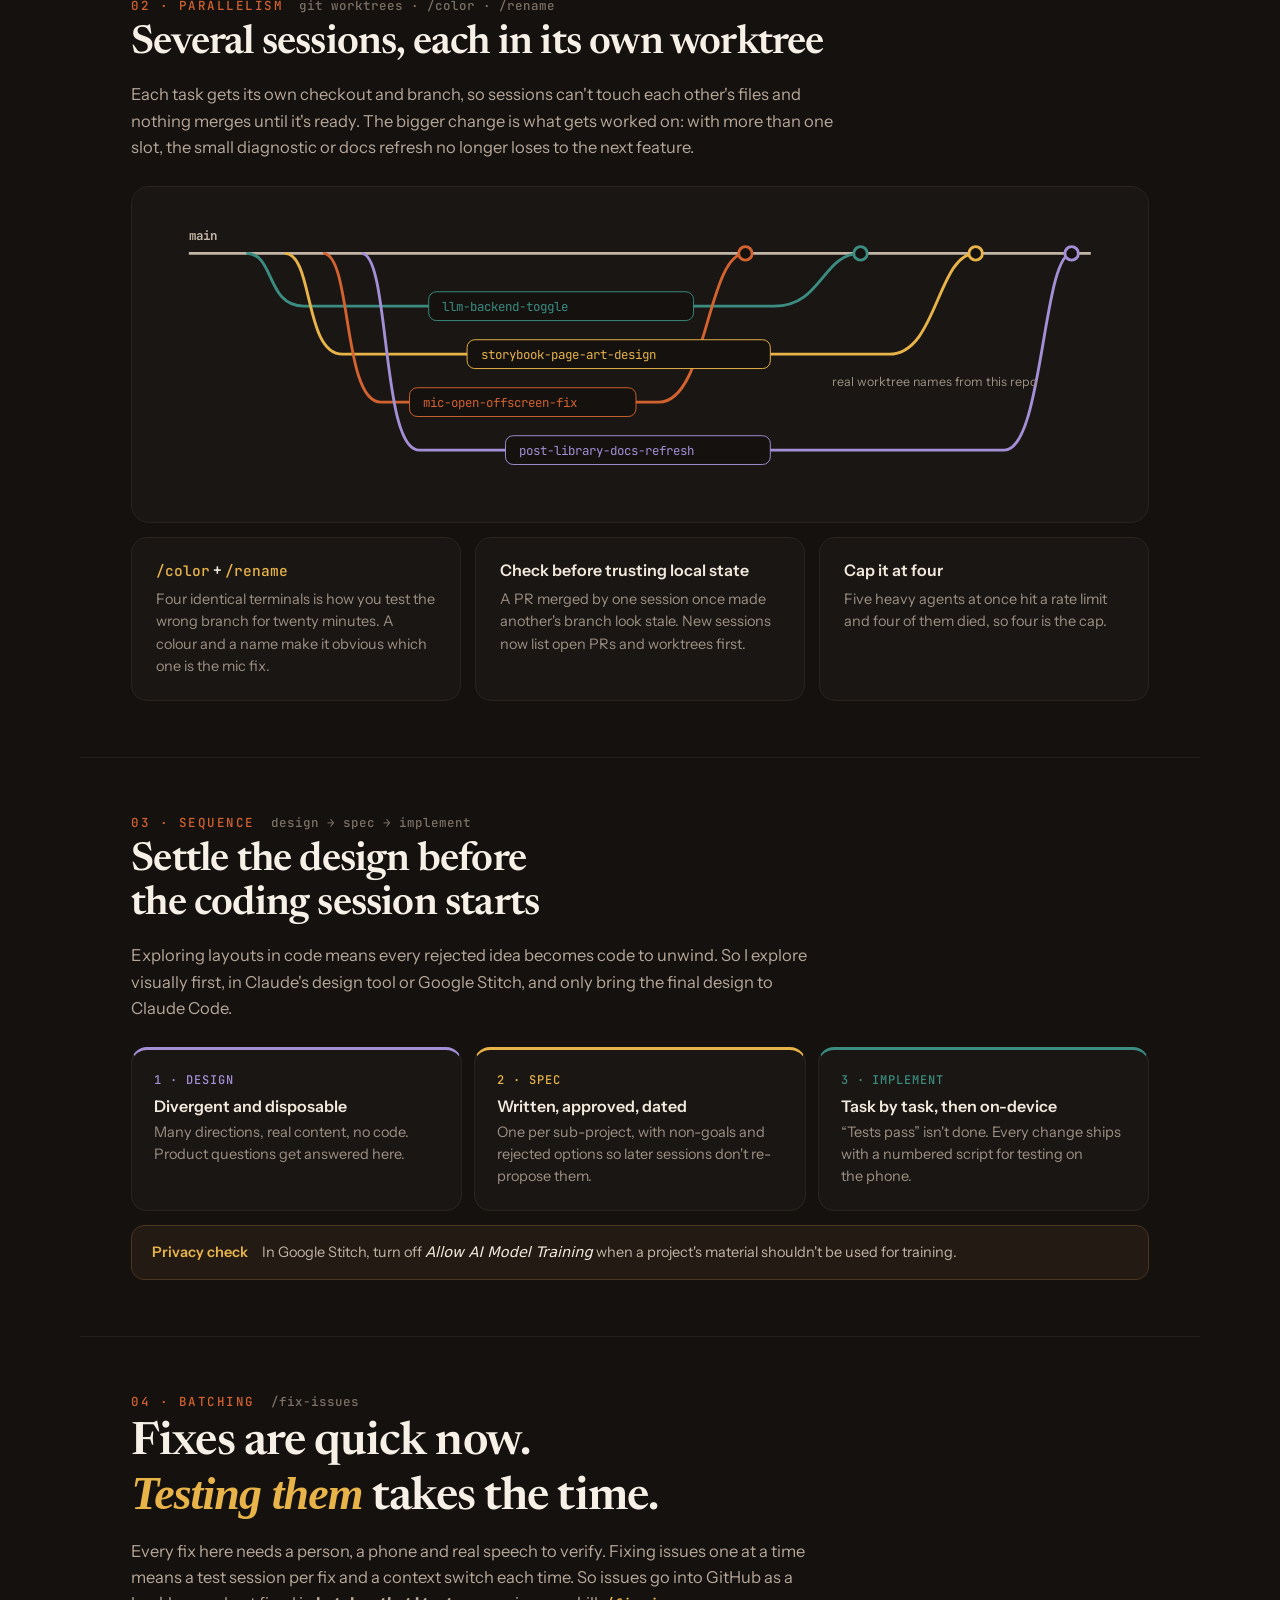
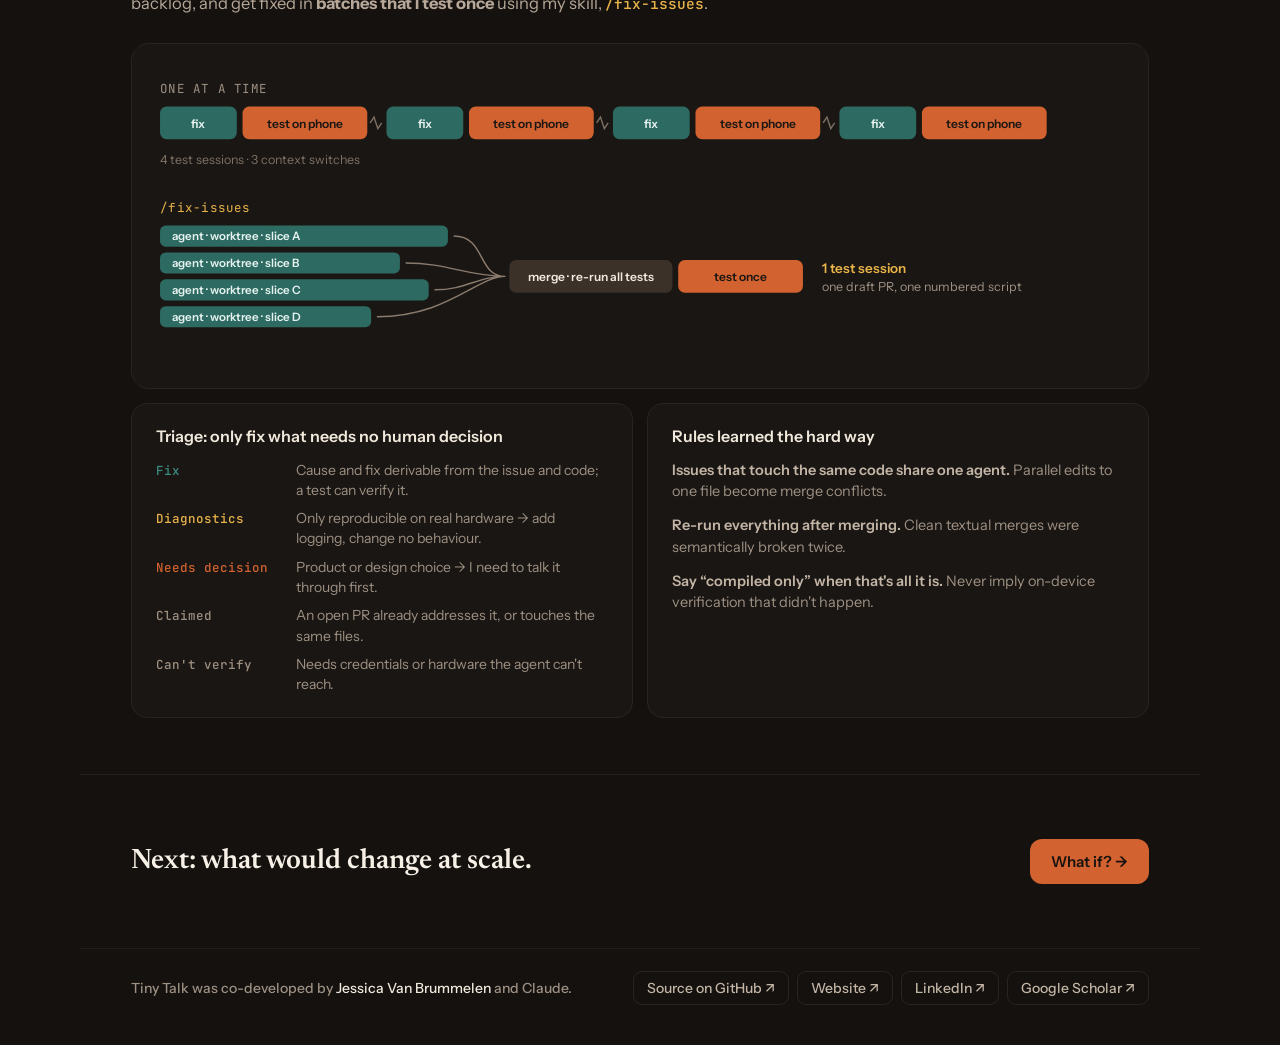
==== commit 5e6ccad5: "website copy-edits" ====
--- a/site/claude-code.html
+++ b/site/claude-code.html
@@ -3,7 +3,7 @@
 <head>
 <meta charset="utf-8">
 <meta name="viewport" content="width=device-width, initial-scale=1">
-<title>What I learned building with Claude Code — Tiny Talk Adventures</title>
+<title>What I learned building with Claude Code | Tiny Talk Adventures</title>
 <meta name="description" content="Four habits for working with Claude Code when code is cheap and attention is scarce: /handoff, parallel worktrees, design before code, and /fix-issues.">
 <link rel="preconnect" href="https://fonts.googleapis.com">
 <link rel="preconnect" href="https://fonts.gstatic.com" crossorigin>
@@ -74,12 +74,12 @@
 
 <header class="wrap">
   <div class="kicker">WORKING WITH CLAUDE CODE</div>
-  <h1>AI made code cheap. My attention became the bottleneck.</h1>
-  <p class="lede">When generating changes is nearly free, two things become scarce: the model's useful context, and my time to verify. Four habits built around that — two of them skills I wrote with Claude, <code>/handoff</code> and <code>/fix-issues</code>.</p>
+  <h1>Claude wrote code quickly, so my own time became the bottleneck</h1>
+  <p class="lede">When generating changes is nearly free, two things become scarce: the model's useful context, and my time to verify. Here are four habits I built around that, including two skills I wrote with Claude: <code>/handoff</code> and <code>/fix-issues</code>.</p>
 </header>
 
 <section class="wrap">
-  <div class="sec-head"><span class="kicker">01 — CONTEXT</span><span class="sec-tool">/handoff</span></div>
+  <div class="sec-head"><span class="kicker">01 · CONTEXT</span><span class="sec-tool">/handoff</span></div>
   <h2>Stop a session before it stops working well</h2>
   <p class="intro">Long sessions degrade: settled decisions get re-debated, and automatic compaction keeps what's <em>recent</em> rather than what <em>matters</em>. So I start one session per substantial task, and at about 70% context I run my <code>/handoff</code> skill, <code>/clear</code>, and start fresh from the generated <code>progress.md</code> summary.</p>
 
@@ -109,17 +109,17 @@
         <span>Worktree</span><span>Current goal</span><span>Files touched</span><span class="key">Decisions (and why)</span>
         <span>Known failing checks</span><span>Next 3 actions</span><span class="key">Do NOT redo</span><span>Related spec</span>
       </div>
-      <p>Every section is required. Missing checks are written as “not run this session” — never implied to pass. <strong>Decisions and “do not redo”</strong> are the parts compaction loses first.</p>
-    </div>
-    <div class="tile">
-      <h3>One note per worktree, not per repo</h3>
-      <p>With several worktrees mid-task, “the progress note” is ambiguous. The skill resolves which checkout it's in and hands back an absolute path plus the exact directory to resume from — a session started one folder over would silently read the wrong note.</p>
+      <p>Every section is required. Missing checks are written as “not run this session” so they never look like they passed. <strong>Decisions and “do not redo”</strong> are the parts compaction loses first.</p>
+    </div>
+    <div class="tile">
+      <h3>One note per worktree</h3>
+      <p>With several worktrees mid-task, “the progress note” is ambiguous. The skill resolves which checkout it's in and hands back an absolute path plus the exact directory to resume from. Otherwise a session started one folder over would quietly read the wrong note.</p>
     </div>
   </div>
 </section>
 
 <section class="wrap">
-  <div class="sec-head"><span class="kicker">02 — PARALLELISM</span><span class="sec-tool">git worktrees · /color · /rename</span></div>
+  <div class="sec-head"><span class="kicker">02 · PARALLELISM</span><span class="sec-tool">git worktrees · /color · /rename</span></div>
   <h2>Several sessions, each in its own worktree</h2>
   <p class="intro">Each task gets its own checkout and branch, so sessions can't touch each other's files and nothing merges until it's ready. The bigger change is what gets worked on: with more than one slot, the small diagnostic or docs refresh no longer loses to the next feature.</p>
 
@@ -147,20 +147,20 @@
   </div>
 
   <div class="grid" style="--min:250px">
-    <div class="tile"><h3><code>/color</code> + <code>/rename</code></h3><p>Four identical terminals is how you test the wrong branch for twenty minutes. A colour and a name turn “which one was the mic fix?” into recognition, not recall.</p></div>
+    <div class="tile"><h3><code>/color</code> + <code>/rename</code></h3><p>Four identical terminals is how you test the wrong branch for twenty minutes. A colour and a name make it obvious which one is the mic fix.</p></div>
     <div class="tile"><h3>Check before trusting local state</h3><p>A PR merged by one session once made another's branch look stale. New sessions now list open PRs and worktrees first.</p></div>
-    <div class="tile"><h3>Cap it at four</h3><p>Five heavy agents at once hit a rate limit and four died. The cap is an observed limit, not a guess.</p></div>
+    <div class="tile"><h3>Cap it at four</h3><p>Five heavy agents at once hit a rate limit and four of them died, so four is the cap.</p></div>
   </div>
 </section>
 
 <section class="wrap">
-  <div class="sec-head"><span class="kicker">03 — SEQUENCE</span><span class="sec-tool">design → spec → implement</span></div>
+  <div class="sec-head"><span class="kicker">03 · SEQUENCE</span><span class="sec-tool">design → spec → implement</span></div>
   <h2>Settle the design before the coding session starts</h2>
-  <p class="intro">Exploring layouts in code means every rejected idea becomes code to unwind. I explore visually first — in Claude's design tool or Google Stitch — then hand Claude Code a decision, not a conversation.</p>
+  <p class="intro">Exploring layouts in code means every rejected idea becomes code to unwind. So I explore visually first, in Claude's design tool or Google Stitch, and only bring the final design to Claude Code.</p>
 
   <div class="grid stages">
     <div class="tile stage" style="border-top-color:var(--violet)"><div class="step" style="color:var(--violet)">1 · DESIGN</div><h3>Divergent and disposable</h3><p>Many directions, real content, no code. Product questions get answered here.</p></div>
-    <div class="tile stage" style="border-top-color:var(--gold)"><div class="step" style="color:var(--gold)">2 · SPEC</div><h3>Written, approved, dated</h3><p>One per sub-project, with non-goals and rejected options — so no later session re-proposes them.</p></div>
+    <div class="tile stage" style="border-top-color:var(--gold)"><div class="step" style="color:var(--gold)">2 · SPEC</div><h3>Written, approved, dated</h3><p>One per sub-project, with non-goals and rejected options so later sessions don't re-propose them.</p></div>
     <div class="tile stage" style="border-top-color:var(--teal)"><div class="step" style="color:var(--teal)">3 · IMPLEMENT</div><h3>Task by task, then on-device</h3><p>“Tests pass” isn't done. Every change ships with a numbered script for testing on the phone.</p></div>
   </div>
   <div class="privacy">
@@ -170,8 +170,8 @@
 </section>
 
 <section class="wrap batch">
-  <div class="sec-head"><span class="kicker">04 — BATCHING</span><span class="sec-tool">/fix-issues</span></div>
-  <h2>AI shortens the fixing. The scarce resource is <em>human testing time.</em></h2>
+  <div class="sec-head"><span class="kicker">04 · BATCHING</span><span class="sec-tool">/fix-issues</span></div>
+  <h2>Fixes are quick now. <em>Testing them</em> takes the time.</h2>
   <p class="intro">Every fix here needs a person, a phone and real speech to verify. Fixing issues one at a time means a test session per fix and a context switch each time. So issues go into GitHub as a backlog, and get fixed in <b>batches that I test once</b> using my skill, <code>/fix-issues</code>.</p>
 
   <div class="card diagram-scroll">
@@ -213,7 +213,7 @@
       <dl class="verdicts">
         <div><dt style="color:var(--teal)">Fix</dt><dd>Cause and fix derivable from the issue and code; a test can verify it.</dd></div>
         <div><dt style="color:var(--gold)">Diagnostics</dt><dd>Only reproducible on real hardware → add logging, change no behaviour.</dd></div>
-        <div><dt style="color:var(--accent)">Needs decision</dt><dd>Product or design choice → that's a conversation, not an agent.</dd></div>
+        <div><dt style="color:var(--accent)">Needs decision</dt><dd>Product or design choice → I need to talk it through first.</dd></div>
         <div><dt style="color:var(--ink-4)">Claimed</dt><dd>An open PR already addresses it, or touches the same files.</dd></div>
         <div><dt style="color:var(--ink-4)">Can't verify</dt><dd>Needs credentials or hardware the agent can't reach.</dd></div>
       </dl>
@@ -221,7 +221,7 @@
     <div class="tile">
       <h3>Rules learned the hard way</h3>
       <div class="rules">
-        <p><strong>Issues that touch the same code share one agent</strong> — parallel edits to one file become merge conflicts.</p>
+        <p><strong>Issues that touch the same code share one agent.</strong> Parallel edits to one file become merge conflicts.</p>
         <p><strong>Re-run everything after merging.</strong> Clean textual merges were semantically broken twice.</p>
         <p><strong>Say “compiled only” when that's all it is.</strong> Never imply on-device verification that didn't happen.</p>
       </div>
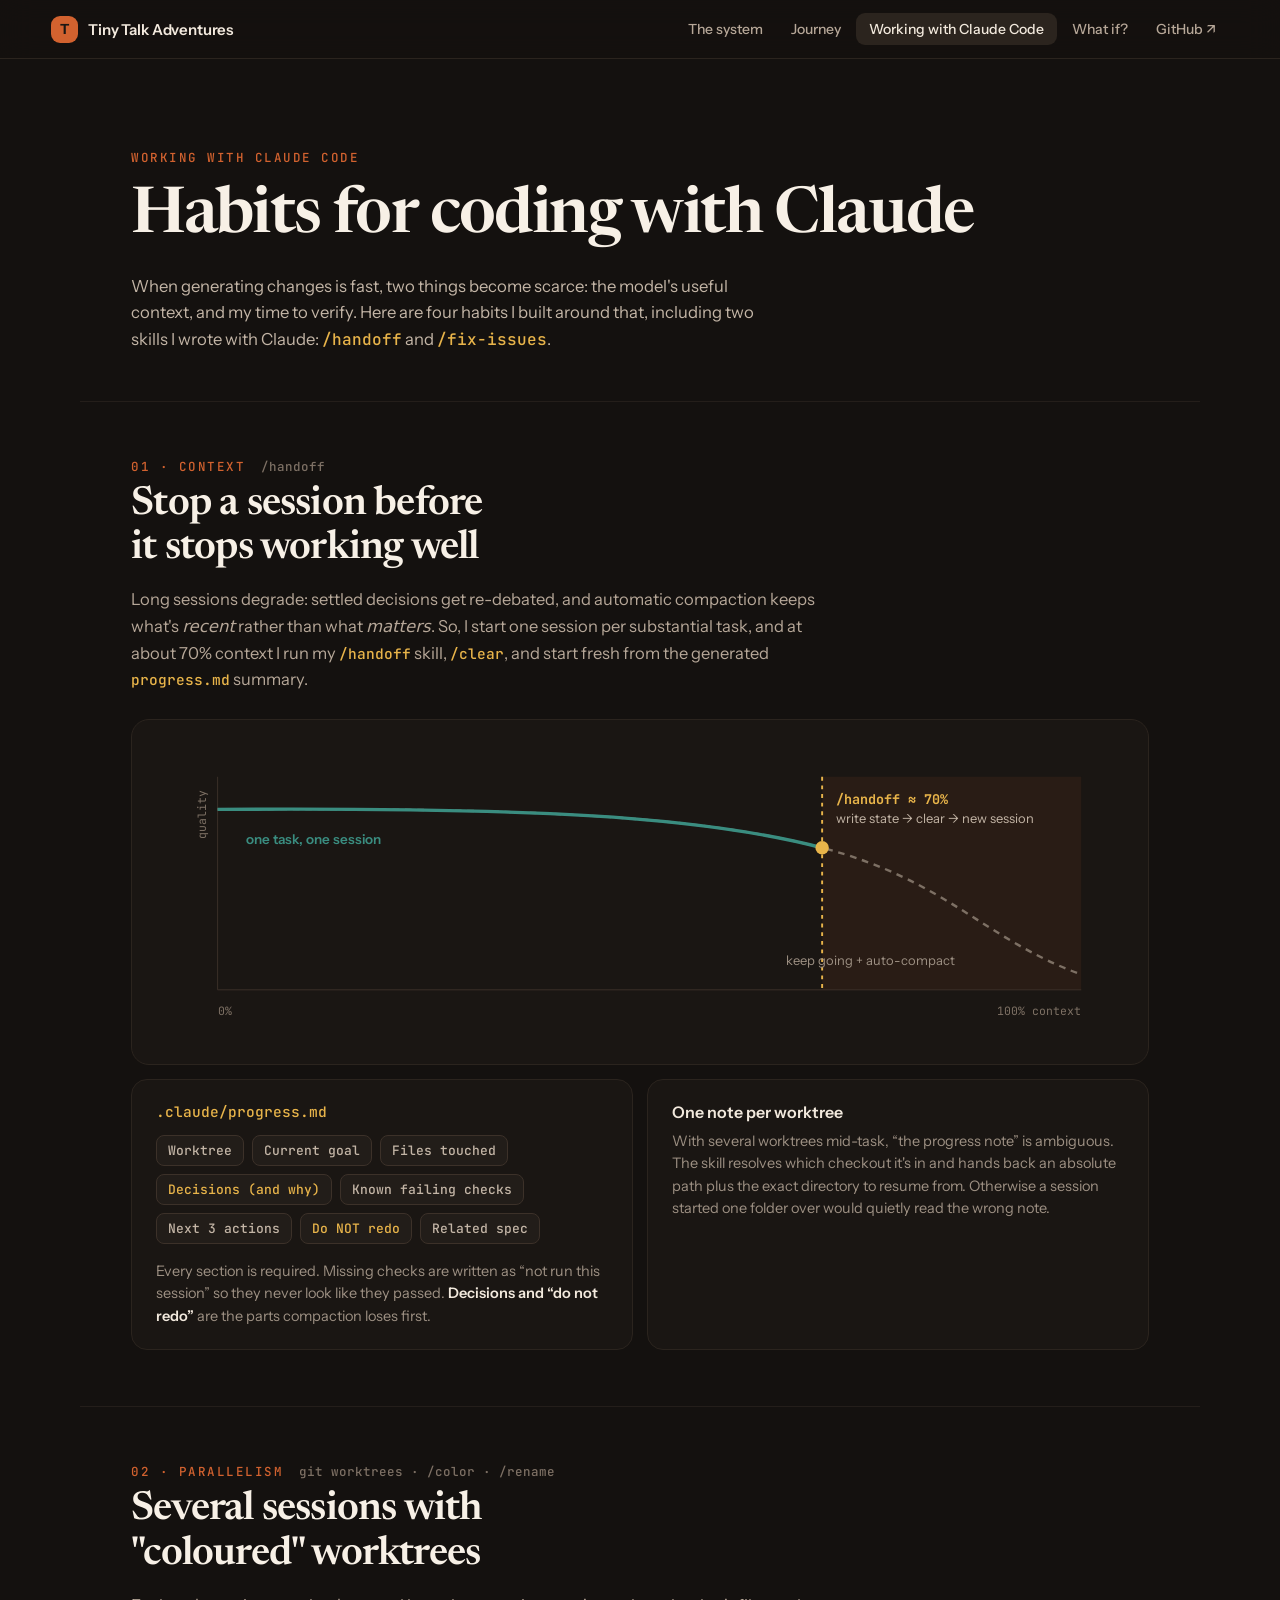
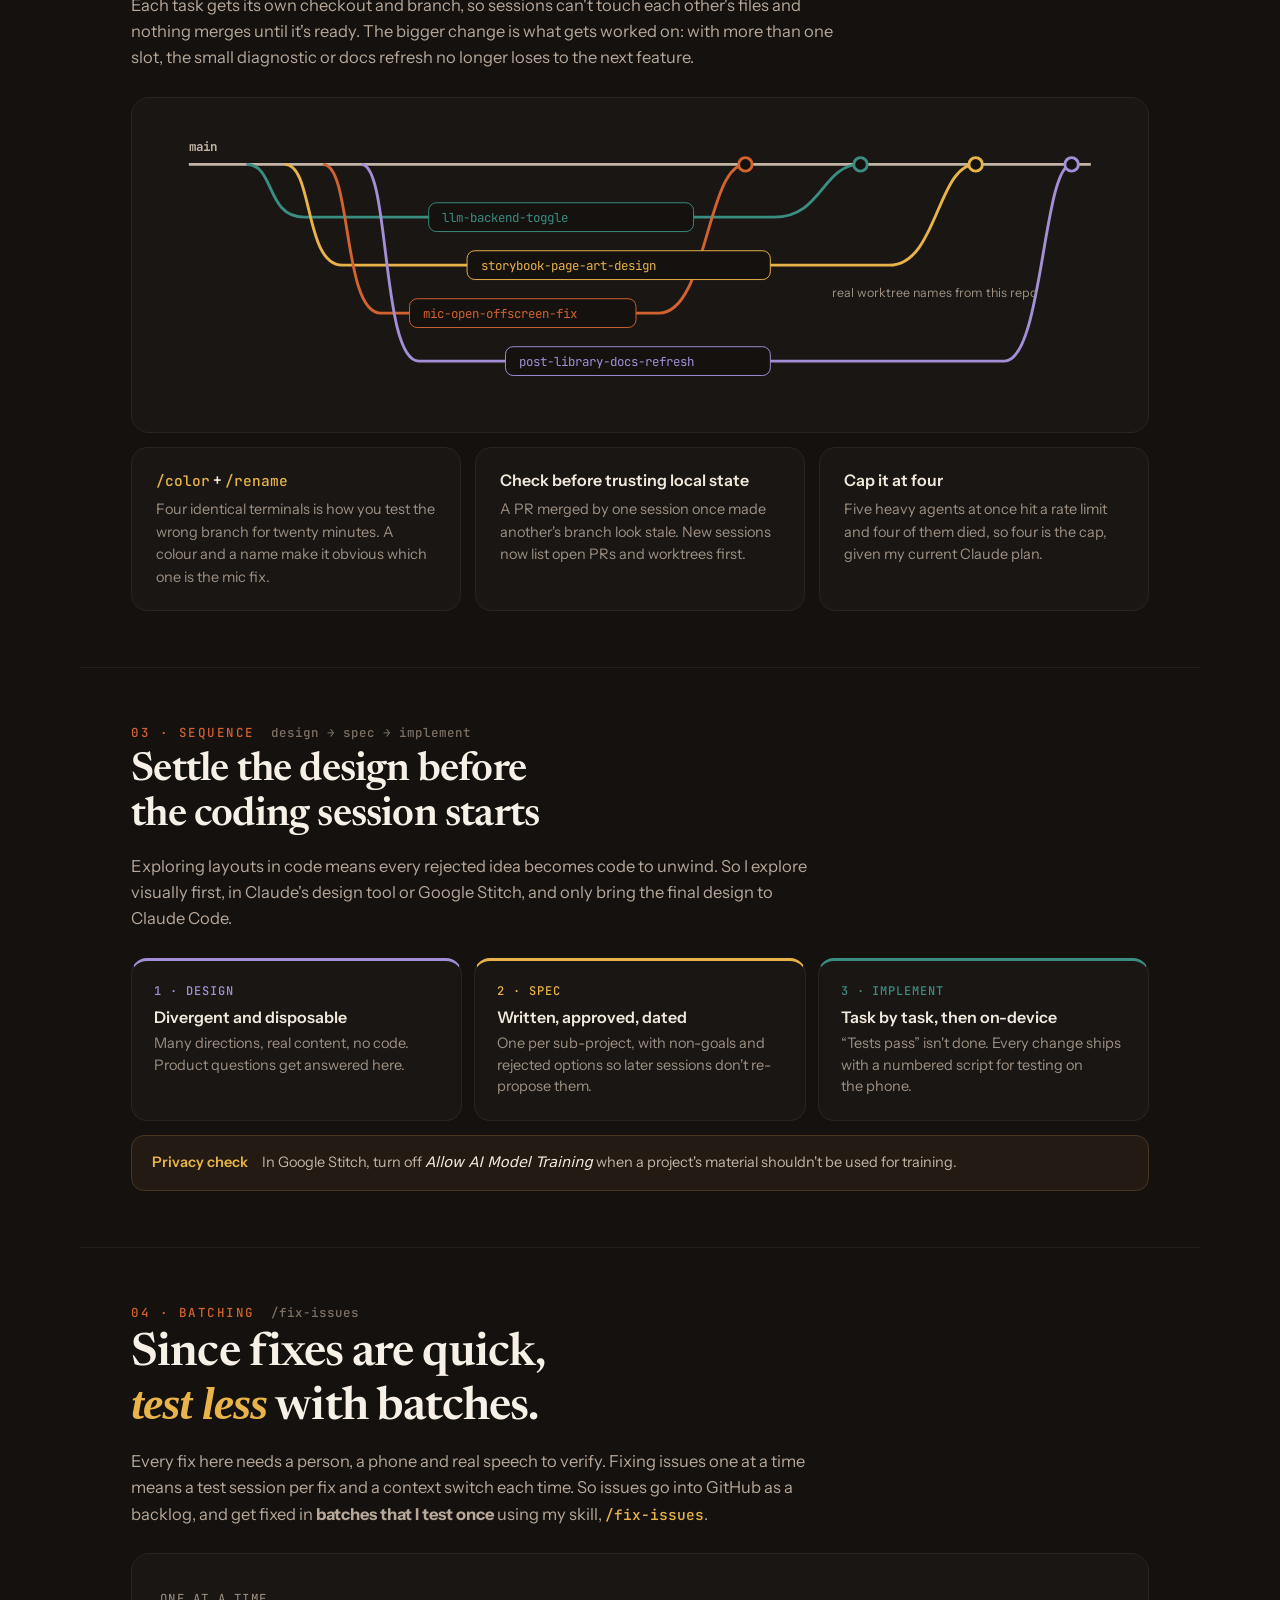
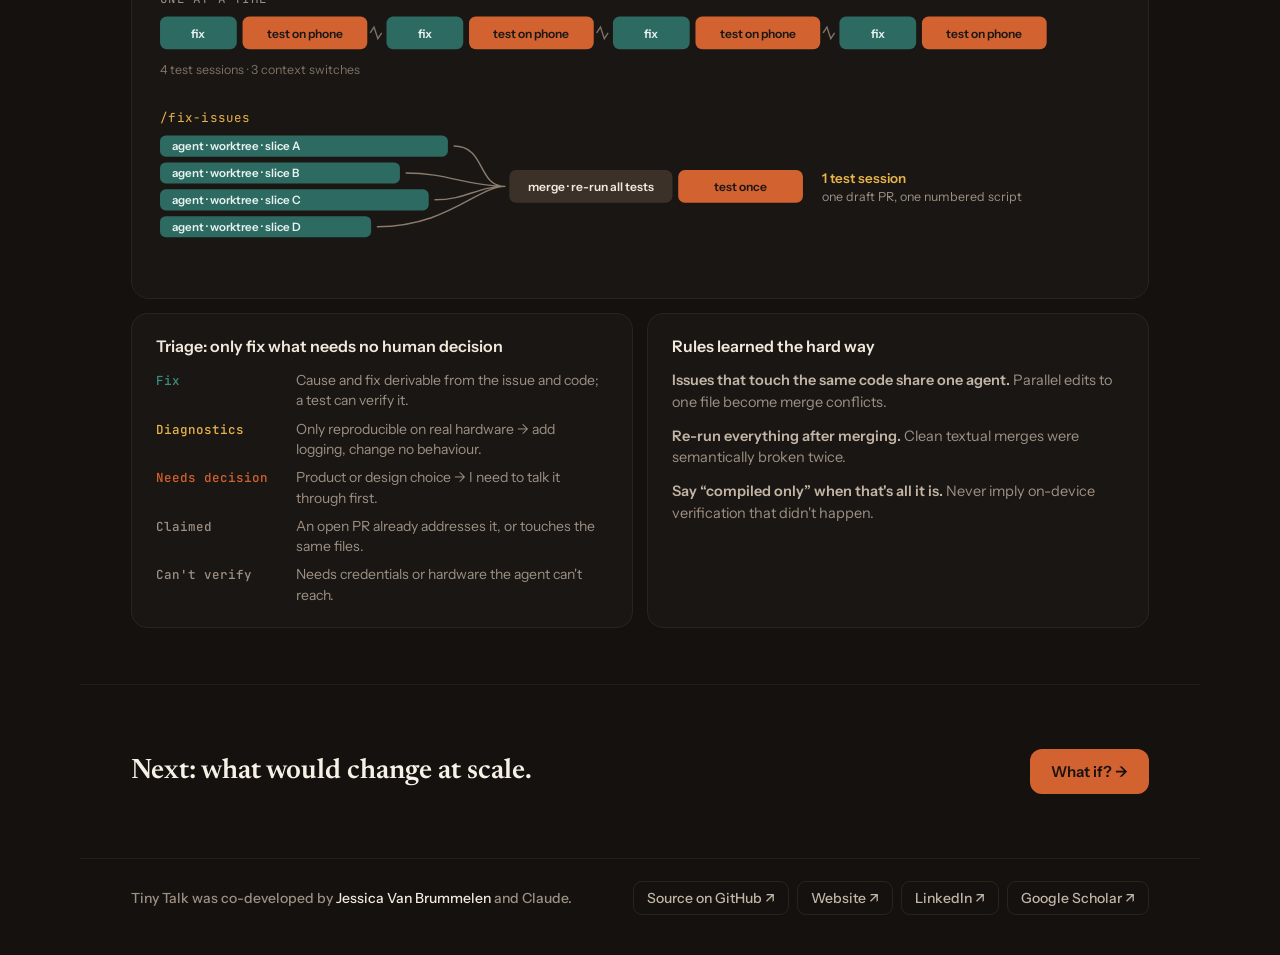
==== commit 02985f18: "website & README copy-edits" ====
--- a/site/claude-code.html
+++ b/site/claude-code.html
@@ -74,14 +74,14 @@
 
 <header class="wrap">
   <div class="kicker">WORKING WITH CLAUDE CODE</div>
-  <h1>Claude wrote code quickly, so my own time became the bottleneck</h1>
-  <p class="lede">When generating changes is nearly free, two things become scarce: the model's useful context, and my time to verify. Here are four habits I built around that, including two skills I wrote with Claude: <code>/handoff</code> and <code>/fix-issues</code>.</p>
+  <h1>Habits for coding with Claude</h1>
+  <p class="lede">When generating changes is fast, two things become scarce: the model's useful context, and my time to verify. Here are four habits I built around that, including two skills I wrote with Claude: <code>/handoff</code> and <code>/fix-issues</code>.</p>
 </header>
 
 <section class="wrap">
   <div class="sec-head"><span class="kicker">01 · CONTEXT</span><span class="sec-tool">/handoff</span></div>
   <h2>Stop a session before it stops working well</h2>
-  <p class="intro">Long sessions degrade: settled decisions get re-debated, and automatic compaction keeps what's <em>recent</em> rather than what <em>matters</em>. So I start one session per substantial task, and at about 70% context I run my <code>/handoff</code> skill, <code>/clear</code>, and start fresh from the generated <code>progress.md</code> summary.</p>
+  <p class="intro">Long sessions degrade: settled decisions get re-debated, and automatic compaction keeps what's <em>recent</em> rather than what <em>matters</em>. So, I start one session per substantial task, and at about 70% context I run my <code>/handoff</code> skill, <code>/clear</code>, and start fresh from the generated <code>progress.md</code> summary.</p>
 
   <div class="card diagram-scroll">
     <svg viewBox="0 0 1000 300" style="min-width:600px" role="img" aria-label="Output quality stays high early in a session and declines past about 70% context; /handoff resets to a fresh session">
@@ -120,7 +120,7 @@
 
 <section class="wrap">
   <div class="sec-head"><span class="kicker">02 · PARALLELISM</span><span class="sec-tool">git worktrees · /color · /rename</span></div>
-  <h2>Several sessions, each in its own worktree</h2>
+  <h2>Several sessions with "coloured" worktrees</h2>
   <p class="intro">Each task gets its own checkout and branch, so sessions can't touch each other's files and nothing merges until it's ready. The bigger change is what gets worked on: with more than one slot, the small diagnostic or docs refresh no longer loses to the next feature.</p>
 
   <div class="card diagram-scroll">
@@ -149,7 +149,7 @@
   <div class="grid" style="--min:250px">
     <div class="tile"><h3><code>/color</code> + <code>/rename</code></h3><p>Four identical terminals is how you test the wrong branch for twenty minutes. A colour and a name make it obvious which one is the mic fix.</p></div>
     <div class="tile"><h3>Check before trusting local state</h3><p>A PR merged by one session once made another's branch look stale. New sessions now list open PRs and worktrees first.</p></div>
-    <div class="tile"><h3>Cap it at four</h3><p>Five heavy agents at once hit a rate limit and four of them died, so four is the cap.</p></div>
+    <div class="tile"><h3>Cap it at four</h3><p>Five heavy agents at once hit a rate limit and four of them died, so four is the cap, given my current Claude plan.</p></div>
   </div>
 </section>
 
@@ -171,7 +171,7 @@
 
 <section class="wrap batch">
   <div class="sec-head"><span class="kicker">04 · BATCHING</span><span class="sec-tool">/fix-issues</span></div>
-  <h2>Fixes are quick now. <em>Testing them</em> takes the time.</h2>
+  <h2>Since fixes are quick, <em>test less</em> with batches.</h2>
   <p class="intro">Every fix here needs a person, a phone and real speech to verify. Fixing issues one at a time means a test session per fix and a context switch each time. So issues go into GitHub as a backlog, and get fixed in <b>batches that I test once</b> using my skill, <code>/fix-issues</code>.</p>
 
   <div class="card diagram-scroll">
